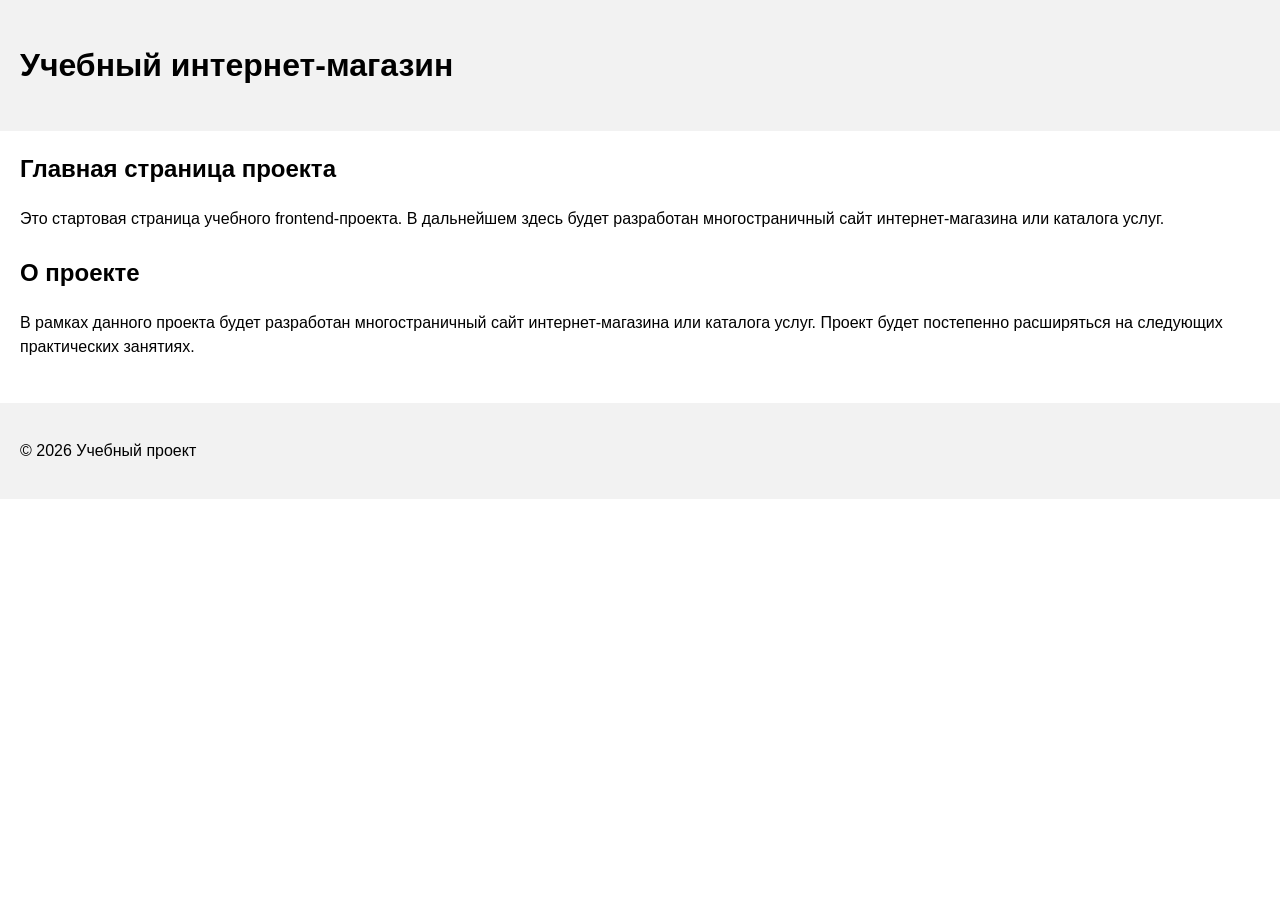
==== index.html @ 2c4c684a "feat: add project description section" ====
<!DOCTYPE html>
<html lang="ru">
<head>
  <meta charset="UTF-8">
  <meta name="viewport" content="width=device-width, initial-scale=1.0">
  <title>Каталог товаров</title>
  <link rel="stylesheet" href="css/style.css">
</head>
<body>
  <header>
    <h1>Учебный интернет-магазин</h1>
  </header>

  <main>
    <section>
      <h2>Главная страница проекта</h2>
      <p>
        Это стартовая страница учебного frontend-проекта.
        В дальнейшем здесь будет разработан многостраничный сайт
        интернет-магазина или каталога услуг.
      </p>
    </section>

    <section>
      <h2>О проекте</h2>
      <p>
        В рамках данного проекта будет разработан многостраничный сайт
        интернет-магазина или каталога услуг. Проект будет постепенно
        расширяться на следующих практических занятиях.
      </p>
    </section>
  </main>

  <footer>
    <p>&copy; 2026 Учебный проект</p>
  </footer>
</body>
</html>
---- css/style.css ----
body {
  margin: 0;
  font-family: Arial, sans-serif;
  line-height: 1.5;
}

header,
main,
footer {
  padding: 20px;
}

header {
  background-color: #f2f2f2;
}

footer {
  background-color: #f2f2f2;
}
section {
  margin-bottom: 24px;
}

section h2 {
  margin-top: 0;
}
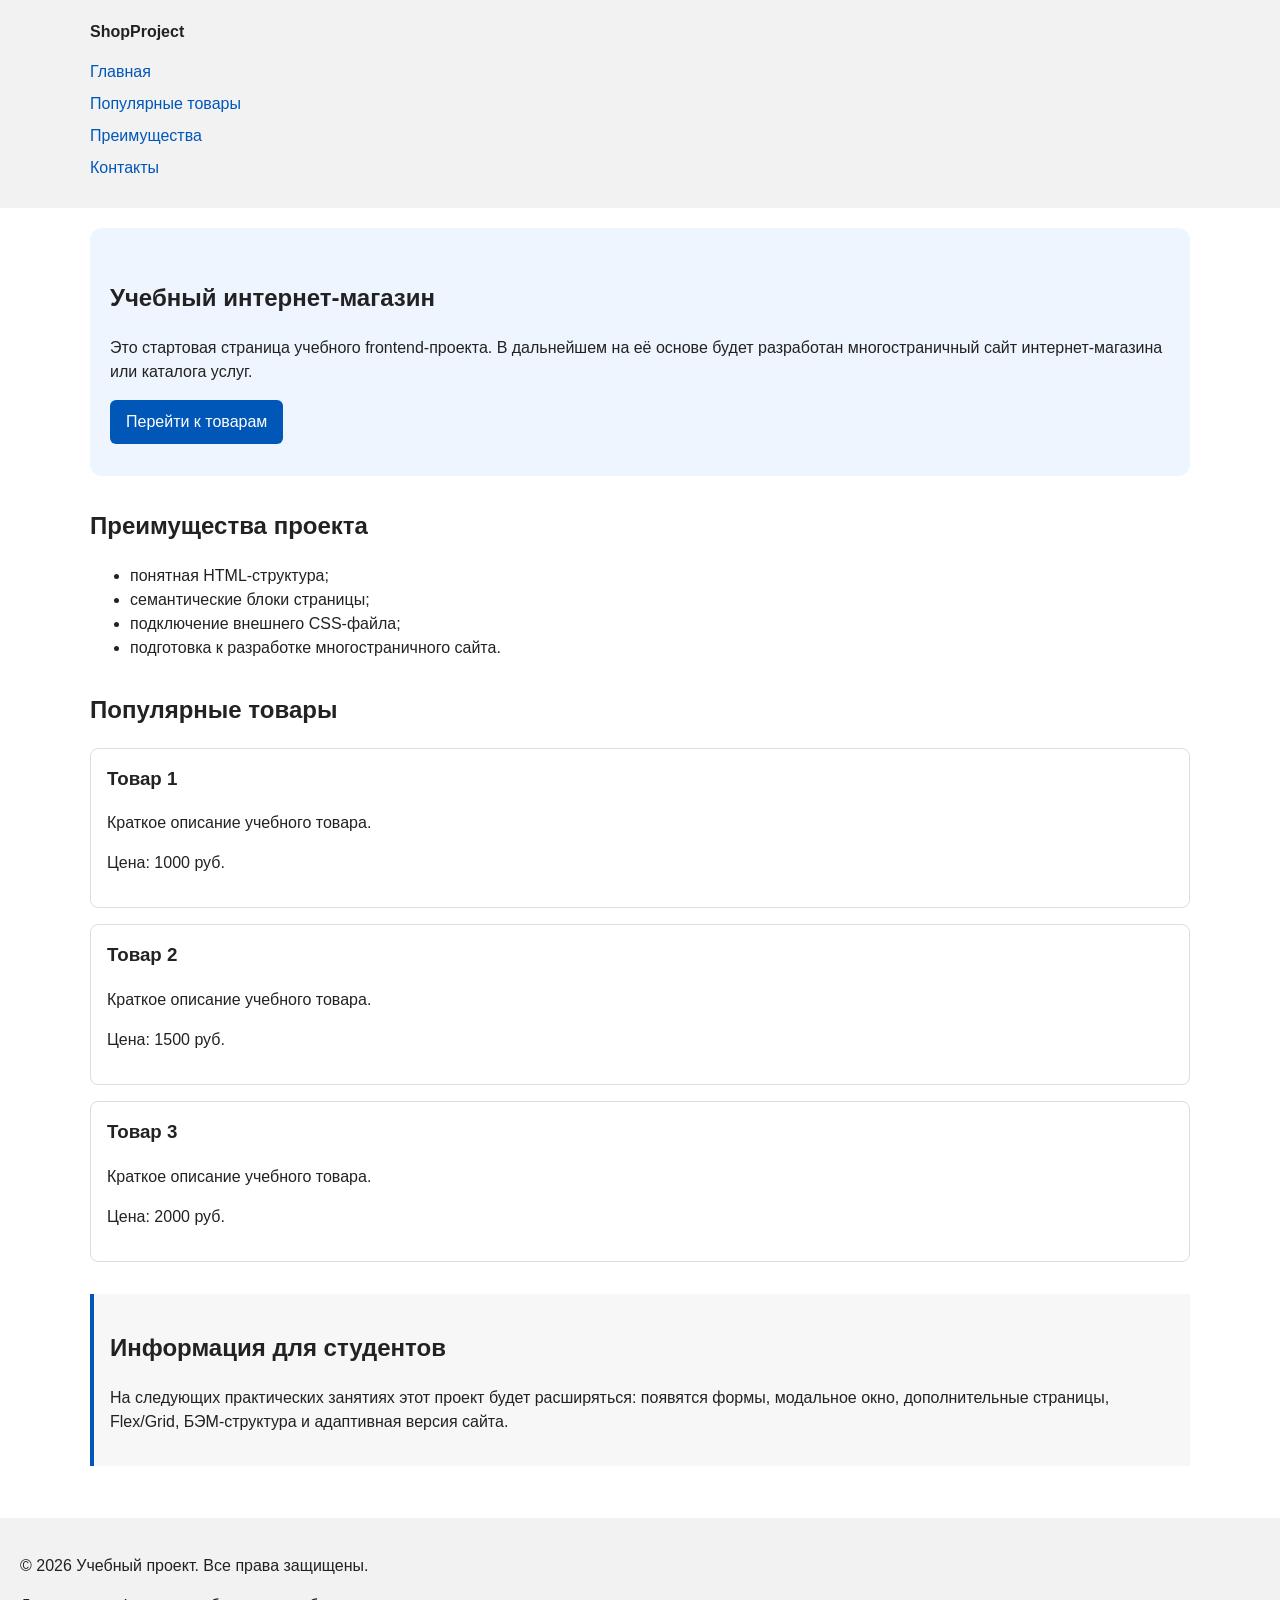
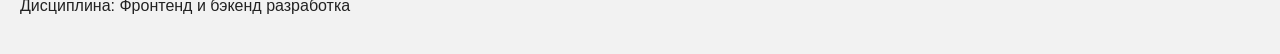
==== commit c2ab76c5: "feat: add semantic HTML structure and base CSS styles" ====
--- a/index.html
+++ b/index.html
@@ -3,36 +3,80 @@
 <head>
   <meta charset="UTF-8">
   <meta name="viewport" content="width=device-width, initial-scale=1.0">
-  <title>Каталог товаров</title>
+  <title>Учебный интернет-магазин</title>
   <link rel="stylesheet" href="css/style.css">
 </head>
 <body>
-  <header>
-    <h1>Учебный интернет-магазин</h1>
-  </header>
+<header>
+  <div class="site-header">
+    <a class="site-logo" href="index.html">ShopProject</a>
 
-  <main>
-    <section>
-      <h2>Главная страница проекта</h2>
-      <p>
-        Это стартовая страница учебного frontend-проекта.
-        В дальнейшем здесь будет разработан многостраничный сайт
-        интернет-магазина или каталога услуг.
-      </p>
-    </section>
+    <nav class="site-nav" aria-label="Основная навигация">
+      <ul class="site-nav__list">
+        <li><a href="index.html">Главная</a></li>
+        <li><a href="#popular">Популярные товары</a></li>
+        <li><a href="#advantages">Преимущества</a></li>
+        <li><a href="#contacts">Контакты</a></li>
+      </ul>
+    </nav>
+  </div>
+</header>
+<main>
+  <!-- Основное содержимое страницы -->
+  <section class="hero">
+  <h1>Учебный интернет-магазин</h1>
+  <p>
+    Это стартовая страница учебного frontend-проекта.
+    В дальнейшем на её основе будет разработан многостраничный сайт
+    интернет-магазина или каталога услуг.
+  </p>
+  <a class="button" href="#popular">Перейти к товарам</a>
+</section>
+  <section class="section" id="advantages">
+  <h2>Преимущества проекта</h2>
 
-    <section>
-      <h2>О проекте</h2>
-      <p>
-        В рамках данного проекта будет разработан многостраничный сайт
-        интернет-магазина или каталога услуг. Проект будет постепенно
-        расширяться на следующих практических занятиях.
-      </p>
-    </section>
-  </main>
+  <ul class="advantages-list">
+    <li>понятная HTML-структура;</li>
+    <li>семантические блоки страницы;</li>
+    <li>подключение внешнего CSS-файла;</li>
+    <li>подготовка к разработке многостраничного сайта.</li>
+  </ul>
+</section>
+<section class="section" id="popular">
+  <h2>Популярные товары</h2>
 
-  <footer>
-    <p>&copy; 2026 Учебный проект</p>
-  </footer>
+  <article class="product-card">
+    <h3>Товар 1</h3>
+    <p>Краткое описание учебного товара.</p>
+    <p>Цена: 1000 руб.</p>
+  </article>
+
+  <article class="product-card">
+    <h3>Товар 2</h3>
+    <p>Краткое описание учебного товара.</p>
+    <p>Цена: 1500 руб.</p>
+  </article>
+
+  <article class="product-card">
+    <h3>Товар 3</h3>
+    <p>Краткое описание учебного товара.</p>
+    <p>Цена: 2000 руб.</p>
+  </article>
+</section>
+<aside class="aside-info">
+  <h2>Информация для студентов</h2>
+  <p>
+    На следующих практических занятиях этот проект будет расширяться:
+    появятся формы, модальное окно, дополнительные страницы, Flex/Grid,
+    БЭМ-структура и адаптивная версия сайта.
+  </p>
+</aside>
+
+</main>
+<footer id="contacts">
+  <p>&copy; 2026 Учебный проект. Все права защищены.</p>
+  <p>Дисциплина: Фронтенд и бэкенд разработка</p>
+</footer>
+
 </body>
-</html>+</html>
--- a/css/style.css
+++ b/css/style.css
@@ -1,26 +1,167 @@
+/* 
+  Универсальное правило для всех элементов.
+  border-box делает расчёт размеров более понятным:
+  width включает content, padding и border.
+*/
+* {
+  box-sizing: border-box;
+}
+
+/*
+  Убираем стандартный внешний отступ браузера у body.
+  Без этого вокруг страницы может появиться белая рамка.
+*/
 body {
   margin: 0;
   font-family: Arial, sans-serif;
   line-height: 1.5;
+  color: #222222;
+  background-color: #ffffff;
 }
-
+/*
+  Задаём внутренние отступы для основных областей страницы.
+  Это делает содержимое визуально отделённым от краёв окна браузера.
+*/
 header,
 main,
 footer {
   padding: 20px;
 }
 
+/*
+  Оформляем шапку страницы.
+  Пока используется простой светло-серый фон.
+*/
 header {
   background-color: #f2f2f2;
 }
 
+/*
+  Оформляем подвал страницы тем же фоном,
+  чтобы визуально отделить его от основного содержимого.
+*/
 footer {
   background-color: #f2f2f2;
 }
-section {
-  margin-bottom: 24px;
+/*
+  Ограничиваем ширину содержимого шапки,
+  чтобы оно не растягивалось слишком сильно на широких экранах.
+*/
+.site-header {
+  max-width: 1100px;
+  margin: 0 auto;
 }
 
-section h2 {
+/*
+  Оформляем текстовый логотип.
+*/
+.site-logo {
+  font-weight: bold;
+  text-decoration: none;
+  color: #222222;
+}
+
+/*
+  Убираем стандартные отступы и маркеры списка навигации.
+*/
+.site-nav__list {
+  padding: 0;
+  margin: 16px 0 0;
+  list-style: none;
+}
+
+/*
+  Добавляем расстояние между пунктами меню.
+*/
+.site-nav__list li {
+  margin-bottom: 8px;
+}
+
+/*
+  Оформляем ссылки меню.
+*/
+.site-nav__list a {
+  color: #0057b8;
+  text-decoration: none;
+}
+
+/*
+  При наведении мыши подчёркиваем ссылку.
+  Подробно состояния интерфейса будут рассмотрены в практической работе 1.7.
+*/
+.site-nav__list a:hover {
+  text-decoration: underline;
+}
+/*
+  Hero-блок — первый крупный блок страницы.
+  Он визуально отделяется от остальных разделов фоном и отступами.
+*/
+.hero {
+  max-width: 1100px;
+  margin: 0 auto 32px;
+  padding: 32px 20px;
+  background-color: #eef5ff;
+  border-radius: 12px;
+}
+
+/*
+  Общий класс для разделов страницы.
+*/
+.section {
+  max-width: 1100px;
+  margin: 0 auto 32px;
+}
+
+/*
+  Убираем лишний верхний отступ у заголовков разделов.
+*/
+.section h2 {
   margin-top: 0;
 }
+/*
+  Карточка товара — самостоятельный блок.
+  На следующих занятиях карточки будут доработаны и выстроены в сетку.
+*/
+.product-card {
+  margin-bottom: 16px;
+  padding: 16px;
+  border: 1px solid #dddddd;
+  border-radius: 8px;
+  background-color: #ffffff;
+}
+
+/*
+  Убираем лишний верхний отступ у заголовка карточки.
+*/
+.product-card h3 {
+  margin-top: 0;
+}
+/*
+  Пока это обычная ссылка, но визуально она оформляется как кнопка.
+*/
+.button {
+  display: inline-block;
+  padding: 10px 16px;
+  color: #ffffff;
+  background-color: #0057b8;
+  text-decoration: none;
+  border-radius: 6px;
+}
+
+/*
+  Простое состояние наведения для кнопки.
+*/
+.button:hover {
+  background-color: #003f86;
+}
+
+/*
+  Дополнительный информационный блок.
+*/
+.aside-info {
+  max-width: 1100px;
+  margin: 0 auto 32px;
+  padding: 16px;
+  border-left: 4px solid #0057b8;
+  background-color: #f7f7f7;
+}
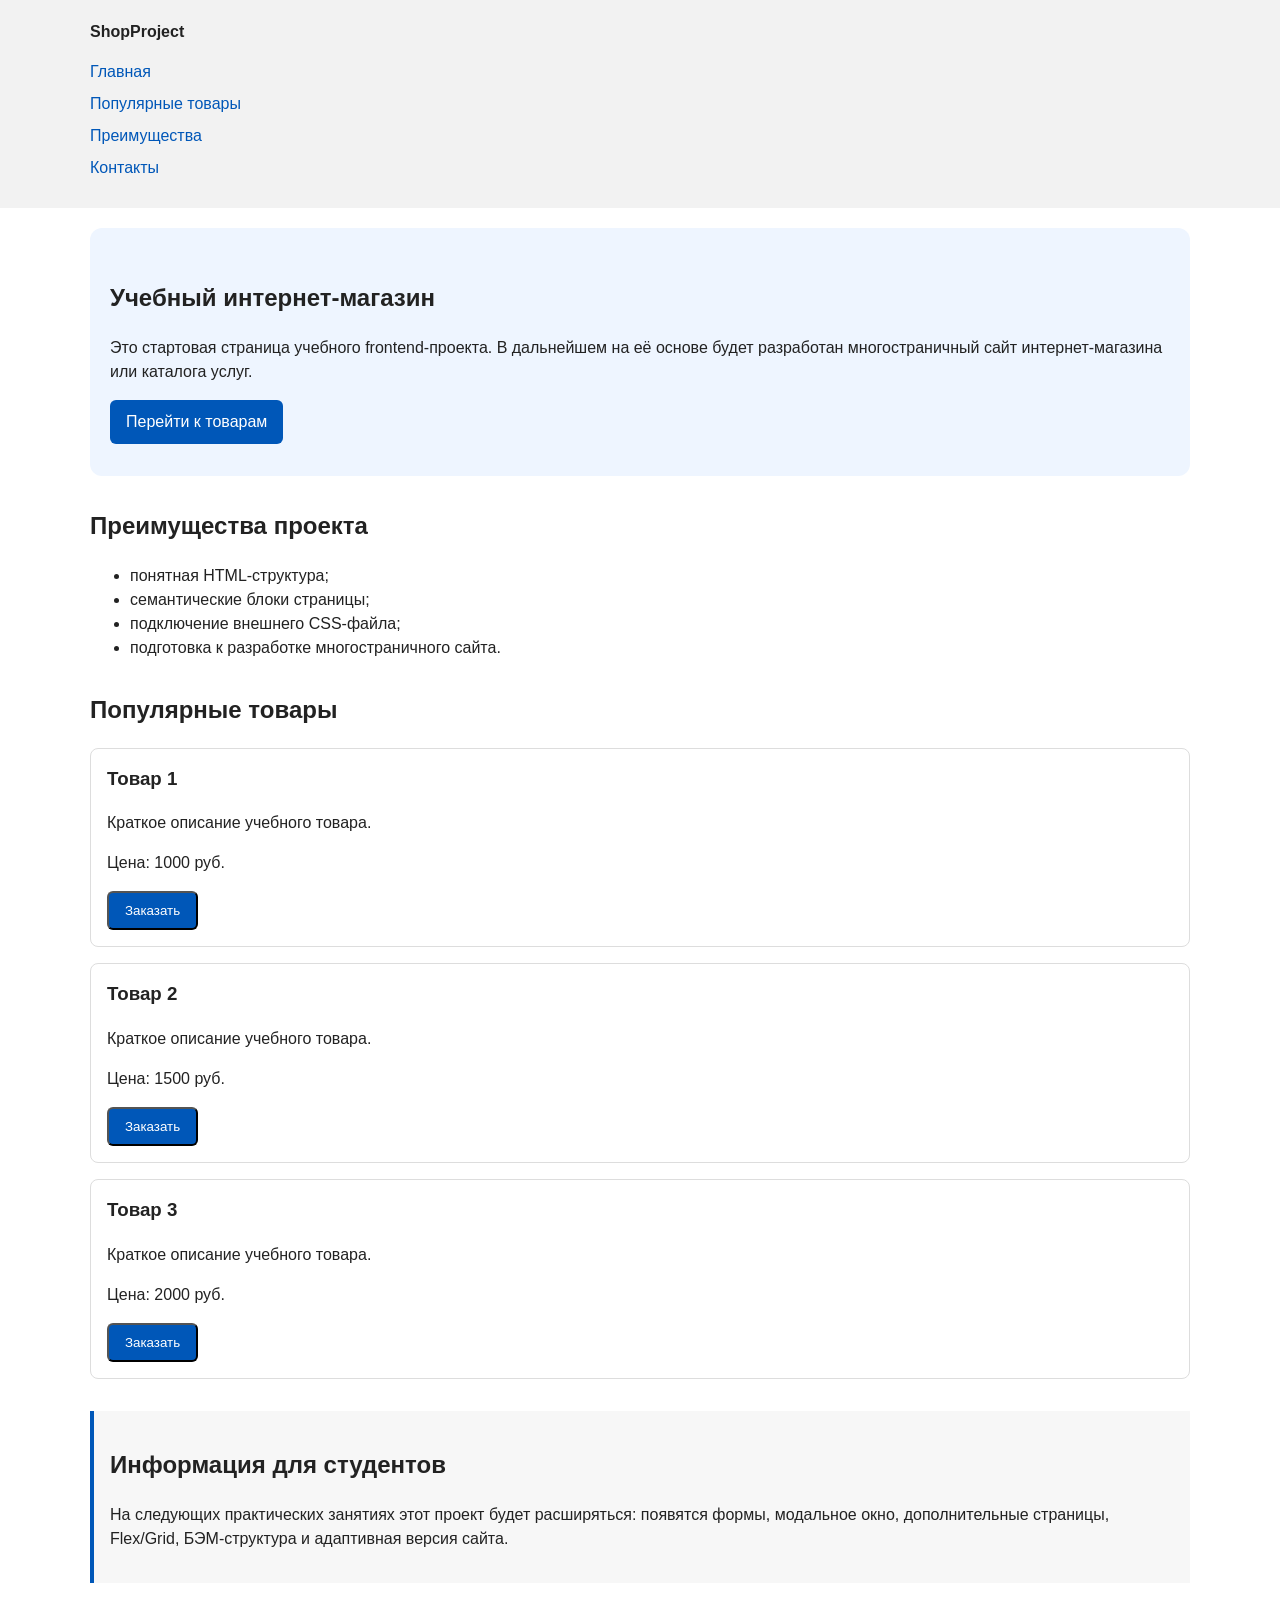
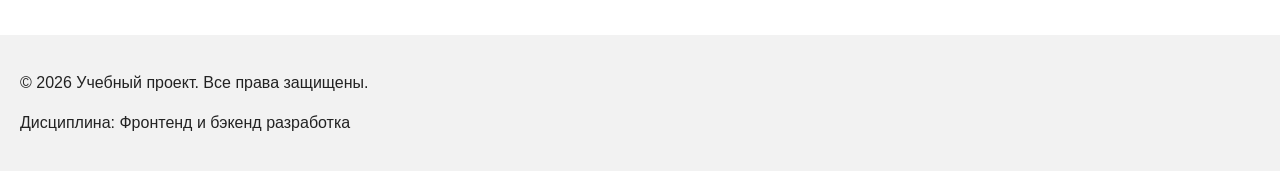
==== commit 1907a3b7: "feat: add order form modal and validation" ====
--- a/index.html
+++ b/index.html
@@ -1,82 +1,159 @@
 <!DOCTYPE html>
 <html lang="ru">
+
 <head>
-  <meta charset="UTF-8">
-  <meta name="viewport" content="width=device-width, initial-scale=1.0">
-  <title>Учебный интернет-магазин</title>
-  <link rel="stylesheet" href="css/style.css">
+    <meta charset="UTF-8">
+    <meta name="viewport" content="width=device-width, initial-scale=1.0">
+    <title>Учебный интернет-магазин</title>
+    <link rel="stylesheet" href="css/style.css">
+    <script src="js/main.js" defer></script>
+
 </head>
+
 <body>
-<header>
-  <div class="site-header">
-    <a class="site-logo" href="index.html">ShopProject</a>
+    <header>
+        <div class="site-header">
+            <a class="site-logo" href="index.html">ShopProject</a>
 
-    <nav class="site-nav" aria-label="Основная навигация">
-      <ul class="site-nav__list">
-        <li><a href="index.html">Главная</a></li>
-        <li><a href="#popular">Популярные товары</a></li>
-        <li><a href="#advantages">Преимущества</a></li>
-        <li><a href="#contacts">Контакты</a></li>
-      </ul>
-    </nav>
-  </div>
-</header>
-<main>
-  <!-- Основное содержимое страницы -->
-  <section class="hero">
-  <h1>Учебный интернет-магазин</h1>
-  <p>
-    Это стартовая страница учебного frontend-проекта.
-    В дальнейшем на её основе будет разработан многостраничный сайт
-    интернет-магазина или каталога услуг.
-  </p>
-  <a class="button" href="#popular">Перейти к товарам</a>
-</section>
-  <section class="section" id="advantages">
-  <h2>Преимущества проекта</h2>
+            <nav class="site-nav" aria-label="Основная навигация">
+                <ul class="site-nav__list">
+                    <li><a href="index.html">Главная</a></li>
+                    <li><a href="#popular">Популярные товары</a></li>
+                    <li><a href="#advantages">Преимущества</a></li>
+                    <li><a href="#contacts">Контакты</a></li>
+                </ul>
+            </nav>
+        </div>
+    </header>
+    <main>
+        <!-- Основное содержимое страницы -->
+        <section class="hero">
+            <h1>Учебный интернет-магазин</h1>
+            <p>
+                Это стартовая страница учебного frontend-проекта. В дальнейшем на её основе будет разработан многостраничный сайт интернет-магазина или каталога услуг.
+            </p>
+            <a class="button" href="#popular">Перейти к товарам</a>
+        </section>
+        <section class="section" id="advantages">
+            <h2>Преимущества проекта</h2>
 
-  <ul class="advantages-list">
-    <li>понятная HTML-структура;</li>
-    <li>семантические блоки страницы;</li>
-    <li>подключение внешнего CSS-файла;</li>
-    <li>подготовка к разработке многостраничного сайта.</li>
-  </ul>
-</section>
-<section class="section" id="popular">
-  <h2>Популярные товары</h2>
+            <ul class="advantages-list">
+                <li>понятная HTML-структура;</li>
+                <li>семантические блоки страницы;</li>
+                <li>подключение внешнего CSS-файла;</li>
+                <li>подготовка к разработке многостраничного сайта.</li>
+            </ul>
+        </section>
+        <section class="section" id="popular">
+            <h2>Популярные товары</h2>
 
-  <article class="product-card">
-    <h3>Товар 1</h3>
-    <p>Краткое описание учебного товара.</p>
-    <p>Цена: 1000 руб.</p>
-  </article>
+            <article class="product-card">
+                <h3>Товар 1</h3>
+                <p>Краткое описание учебного товара.</p>
+                <p>Цена: 1000 руб.</p>
+                <button class="button product-card__button" type="button" data-product="Товар 1">
+  Заказать
+</button>
 
-  <article class="product-card">
-    <h3>Товар 2</h3>
-    <p>Краткое описание учебного товара.</p>
-    <p>Цена: 1500 руб.</p>
-  </article>
+            </article>
 
-  <article class="product-card">
-    <h3>Товар 3</h3>
-    <p>Краткое описание учебного товара.</p>
-    <p>Цена: 2000 руб.</p>
-  </article>
-</section>
-<aside class="aside-info">
-  <h2>Информация для студентов</h2>
-  <p>
-    На следующих практических занятиях этот проект будет расширяться:
-    появятся формы, модальное окно, дополнительные страницы, Flex/Grid,
-    БЭМ-структура и адаптивная версия сайта.
-  </p>
-</aside>
+            <article class="product-card">
+                <h3>Товар 2</h3>
+                <p>Краткое описание учебного товара.</p>
+                <p>Цена: 1500 руб.</p>
+                <button class="button product-card__button" type="button" data-product="Товар 2">
+  Заказать
+</button>
 
-</main>
-<footer id="contacts">
-  <p>&copy; 2026 Учебный проект. Все права защищены.</p>
-  <p>Дисциплина: Фронтенд и бэкенд разработка</p>
-</footer>
+            </article>
+
+            <article class="product-card">
+                <h3>Товар 3</h3>
+                <p>Краткое описание учебного товара.</p>
+                <p>Цена: 2000 руб.</p>
+                <button class="button product-card__button" type="button" data-product="Товар 3">
+  Заказать
+</button>
+
+            </article>
+        </section>
+        <aside class="aside-info">
+            <h2>Информация для студентов</h2>
+            <p>
+                На следующих практических занятиях этот проект будет расширяться: появятся формы, модальное окно, дополнительные страницы, Flex/Grid, БЭМ-структура и адаптивная версия сайта.
+            </p>
+        </aside>
+
+    </main>
+    <footer id="contacts">
+        <p>&copy; 2026 Учебный проект. Все права защищены.</p>
+        <p>Дисциплина: Фронтенд и бэкенд разработка</p>
+    </footer>
+    <dialog class="order-dialog" id="order-dialog" aria-labelledby="order-dialog-title">
+        <h2 id="order-dialog-title">Оформление заявки</h2>
+
+        <form class="order-form" id="order-form" action="#" method="post" novalidate>
+            <input id="selected-product" name="selected-product" type="hidden">
+
+            <div class="form-field">
+                <label for="order-name">Имя</label>
+                <input id="order-name" name="name" type="text" placeholder="Введите ваше имя" minlength="2" autocomplete="given-name" required>
+            </div>
+
+            <div class="form-field">
+                <label for="order-email">E-mail</label>
+                <input id="order-email" name="email" type="email" placeholder="example@mail.ru" autocomplete="email" required>
+            </div>
+
+            <div class="form-field">
+                <label for="order-phone">Телефон</label>
+                <input id="order-phone" name="phone" type="tel" inputmode="tel" placeholder="+7 (900) 000-00-00" pattern="^\+7 \(\d{3}\) \d{3}-\d{2}-\d{2}$" required>
+                <small>Формат: +7 (900) 000-00-00</small>
+            </div>
+
+            <div class="form-field">
+                <label for="order-date">Дата связи</label>
+                <input id="order-date" name="date" type="date">
+            </div>
+
+            <div class="form-field">
+                <label for="order-topic">Тема заявки</label>
+                <select id="order-topic" name="topic" required>
+        <option value="">Выберите тему</option>
+        <option value="product">Заказ товара</option>
+        <option value="consultation">Консультация</option>
+        <option value="delivery">Доставка</option>
+      </select>
+            </div>
+
+            <div class="form-field">
+                <label for="order-comment">Комментарий</label>
+                <textarea id="order-comment" name="comment" rows="4" placeholder="Укажите дополнительную информацию"></textarea>
+            </div>
+
+            <div class="form-field form-field--checkbox">
+                <label>
+        <input
+          id="order-agreement"
+          name="agreement"
+          type="checkbox"
+          required
+        >
+        Я согласен на обработку данных
+      </label>
+            </div>
+
+            <div class="form-actions">
+                <button type="button" id="close-order-dialog">Закрыть</button>
+                <button type="submit">Отправить заявку</button>
+            </div>
+        </form>
+    </dialog>
+
+    <p class="success-message" id="success-message" hidden>
+        Форма успешно отправлена!
+    </p>
 
 </body>
-</html>
+
+</html>
--- a/css/style.css
+++ b/css/style.css
@@ -3,165 +3,331 @@
   border-box делает расчёт размеров более понятным:
   width включает content, padding и border.
 */
+
 * {
-  box-sizing: border-box;
-}
+    box-sizing: border-box;
+}
+
 
 /*
   Убираем стандартный внешний отступ браузера у body.
   Без этого вокруг страницы может появиться белая рамка.
 */
+
 body {
-  margin: 0;
-  font-family: Arial, sans-serif;
-  line-height: 1.5;
-  color: #222222;
-  background-color: #ffffff;
-}
+    margin: 0;
+    font-family: Arial, sans-serif;
+    line-height: 1.5;
+    color: #222222;
+    background-color: #ffffff;
+}
+
+
 /*
   Задаём внутренние отступы для основных областей страницы.
   Это делает содержимое визуально отделённым от краёв окна браузера.
 */
+
 header,
 main,
 footer {
-  padding: 20px;
-}
+    padding: 20px;
+}
+
 
 /*
   Оформляем шапку страницы.
   Пока используется простой светло-серый фон.
 */
+
 header {
-  background-color: #f2f2f2;
-}
+    background-color: #f2f2f2;
+}
+
 
 /*
   Оформляем подвал страницы тем же фоном,
   чтобы визуально отделить его от основного содержимого.
 */
+
 footer {
-  background-color: #f2f2f2;
-}
+    background-color: #f2f2f2;
+}
+
+
 /*
   Ограничиваем ширину содержимого шапки,
   чтобы оно не растягивалось слишком сильно на широких экранах.
 */
+
 .site-header {
-  max-width: 1100px;
-  margin: 0 auto;
-}
+    max-width: 1100px;
+    margin: 0 auto;
+}
+
 
 /*
   Оформляем текстовый логотип.
 */
+
 .site-logo {
-  font-weight: bold;
-  text-decoration: none;
-  color: #222222;
-}
+    font-weight: bold;
+    text-decoration: none;
+    color: #222222;
+}
+
 
 /*
   Убираем стандартные отступы и маркеры списка навигации.
 */
+
 .site-nav__list {
-  padding: 0;
-  margin: 16px 0 0;
-  list-style: none;
-}
+    padding: 0;
+    margin: 16px 0 0;
+    list-style: none;
+}
+
 
 /*
   Добавляем расстояние между пунктами меню.
 */
+
 .site-nav__list li {
-  margin-bottom: 8px;
-}
+    margin-bottom: 8px;
+}
+
 
 /*
   Оформляем ссылки меню.
 */
+
 .site-nav__list a {
-  color: #0057b8;
-  text-decoration: none;
-}
+    color: #0057b8;
+    text-decoration: none;
+}
+
 
 /*
   При наведении мыши подчёркиваем ссылку.
   Подробно состояния интерфейса будут рассмотрены в практической работе 1.7.
 */
+
 .site-nav__list a:hover {
-  text-decoration: underline;
-}
+    text-decoration: underline;
+}
+
+
 /*
   Hero-блок — первый крупный блок страницы.
   Он визуально отделяется от остальных разделов фоном и отступами.
 */
+
 .hero {
-  max-width: 1100px;
-  margin: 0 auto 32px;
-  padding: 32px 20px;
-  background-color: #eef5ff;
-  border-radius: 12px;
-}
+    max-width: 1100px;
+    margin: 0 auto 32px;
+    padding: 32px 20px;
+    background-color: #eef5ff;
+    border-radius: 12px;
+}
+
 
 /*
   Общий класс для разделов страницы.
 */
+
 .section {
-  max-width: 1100px;
-  margin: 0 auto 32px;
-}
+    max-width: 1100px;
+    margin: 0 auto 32px;
+}
+
 
 /*
   Убираем лишний верхний отступ у заголовков разделов.
 */
+
 .section h2 {
-  margin-top: 0;
-}
+    margin-top: 0;
+}
+
+
 /*
   Карточка товара — самостоятельный блок.
   На следующих занятиях карточки будут доработаны и выстроены в сетку.
 */
+
 .product-card {
-  margin-bottom: 16px;
-  padding: 16px;
-  border: 1px solid #dddddd;
-  border-radius: 8px;
-  background-color: #ffffff;
-}
+    margin-bottom: 16px;
+    padding: 16px;
+    border: 1px solid #dddddd;
+    border-radius: 8px;
+    background-color: #ffffff;
+}
+
 
 /*
   Убираем лишний верхний отступ у заголовка карточки.
 */
+
 .product-card h3 {
-  margin-top: 0;
-}
+    margin-top: 0;
+}
+
+
 /*
   Пока это обычная ссылка, но визуально она оформляется как кнопка.
 */
+
 .button {
-  display: inline-block;
-  padding: 10px 16px;
-  color: #ffffff;
-  background-color: #0057b8;
-  text-decoration: none;
-  border-radius: 6px;
-}
+    display: inline-block;
+    padding: 10px 16px;
+    color: #ffffff;
+    background-color: #0057b8;
+    text-decoration: none;
+    border-radius: 6px;
+}
+
 
 /*
   Простое состояние наведения для кнопки.
 */
+
 .button:hover {
-  background-color: #003f86;
-}
+    background-color: #003f86;
+}
+
 
 /*
   Дополнительный информационный блок.
 */
+
 .aside-info {
-  max-width: 1100px;
-  margin: 0 auto 32px;
-  padding: 16px;
-  border-left: 4px solid #0057b8;
-  background-color: #f7f7f7;
-}
+    max-width: 1100px;
+    margin: 0 auto 32px;
+    padding: 16px;
+    border-left: 4px solid #0057b8;
+    background-color: #f7f7f7;
+}
+
+
+/*
+  Модальное окно.
+  Элемент dialog сам умеет открываться поверх страницы.
+*/
+
+.order-dialog {
+    width: min(100% - 32px, 560px);
+    padding: 24px;
+    border: none;
+    border-radius: 12px;
+}
+
+
+/*
+  Затемнение фона за модальным окном.
+*/
+
+.order-dialog::backdrop {
+    background-color: rgba(0, 0, 0, 0.5);
+}
+
+
+/*
+  Поле формы.
+  Каждый блок получает нижний отступ.
+*/
+
+.form-field {
+    margin-bottom: 16px;
+}
+
+
+/*
+  Подпись поля.
+*/
+
+.form-field label {
+    display: block;
+    margin-bottom: 6px;
+}
+
+
+/*
+  Основные поля формы.
+*/
+
+.form-field input,
+.form-field select,
+.form-field textarea {
+    width: 100%;
+    padding: 10px 12px;
+    border: 1px solid #cccccc;
+    border-radius: 6px;
+    font: inherit;
+}
+
+
+/*
+  Checkbox не должен занимать всю ширину.
+*/
+
+.form-field input[type="checkbox"] {
+    width: auto;
+}
+
+
+/*
+  Подсказка под полем телефона.
+*/
+
+.form-field small {
+    display: block;
+    margin-top: 4px;
+    color: #666666;
+}
+
+
+/*
+  Видимый фокус для клавиатурной навигации.
+*/
+
+.form-field input:focus-visible,
+.form-field select:focus-visible,
+.form-field textarea:focus-visible,
+.form-actions button:focus-visible {
+    outline: 2px solid #0057b8;
+    outline-offset: 2px;
+}
+
+
+/*
+  Подсветка ошибочных полей.
+  Атрибут aria-invalid будет добавляться через JavaScript.
+*/
+
+[aria-invalid="true"] {
+    border-color: #b00020;
+}
+
+
+/*
+  Кнопки формы.
+*/
+
+.form-actions {
+    display: flex;
+    gap: 12px;
+    margin-top: 20px;
+}
+
+
+/*
+  Сообщение об успешной отправке.
+*/
+
+.success-message {
+    max-width: 1100px;
+    margin: 24px auto;
+    padding: 16px;
+    border-left: 4px solid #168a2f;
+    background-color: #eefaf0;
+}
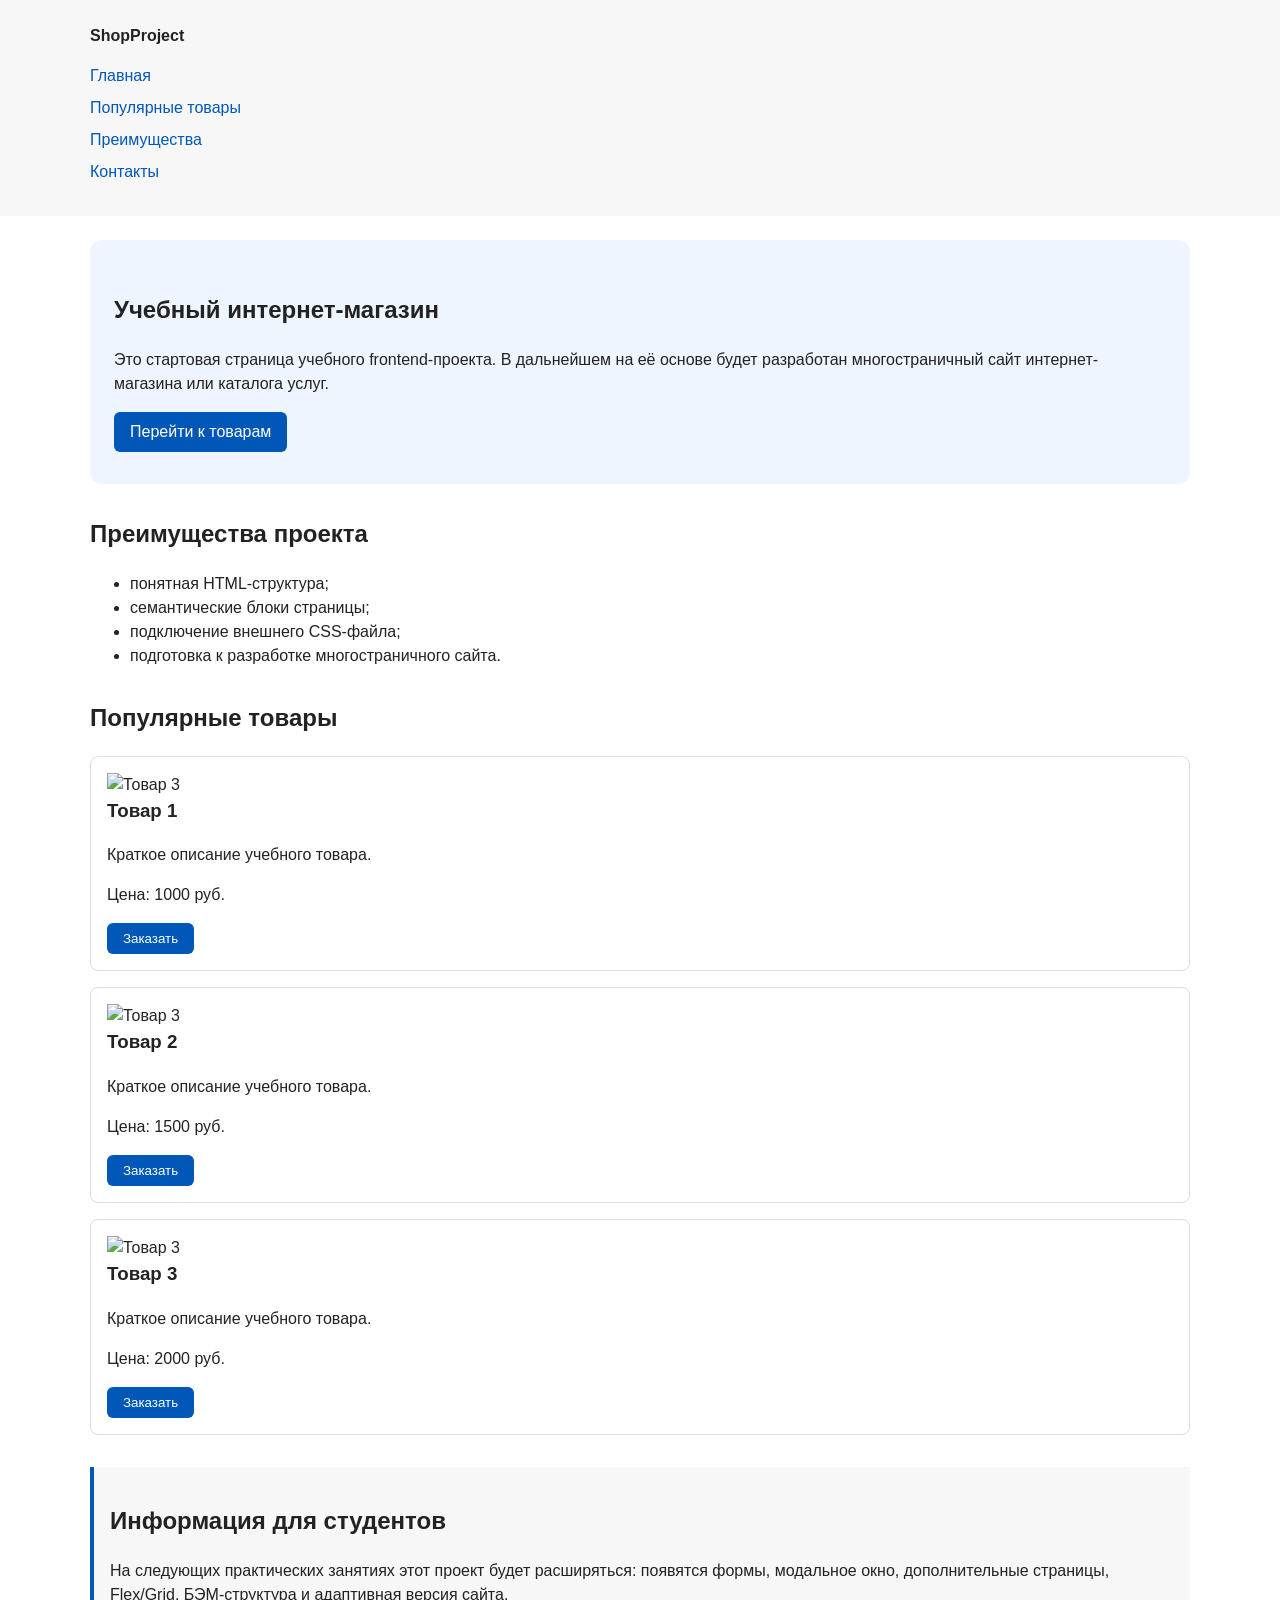
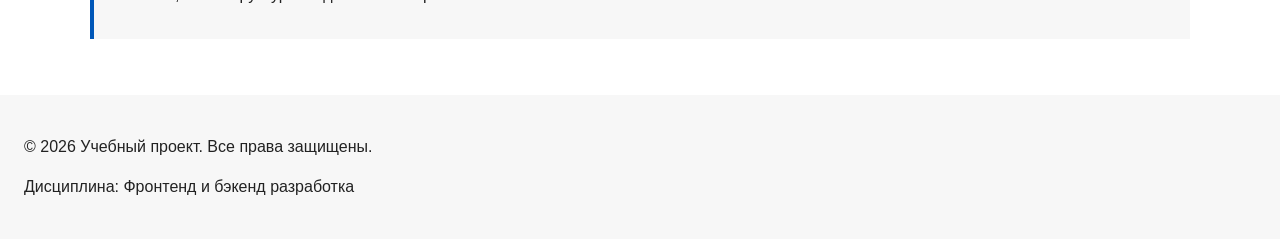
==== commit af97967c: "refactor: organize CSS variables and states" ====
--- a/index.html
+++ b/index.html
@@ -48,6 +48,12 @@
             <h2>Популярные товары</h2>
 
             <article class="product-card">
+                <img
+            class="product-card__image"
+            src="https://avatars.mds.yandex.net/get-mpic/5219097/2a00000193244d4eca4d791ef56bd470d806/orig"
+            alt="Товар 3"
+            loading="lazy"
+        >
                 <h3>Товар 1</h3>
                 <p>Краткое описание учебного товара.</p>
                 <p>Цена: 1000 руб.</p>
@@ -58,6 +64,12 @@
             </article>
 
             <article class="product-card">
+                <img
+            class="product-card__image"
+            src="https://avatars.mds.yandex.net/get-mpic/20190585/2a0000019d0662c72ad1b10042f462762831/orig"
+            alt="Товар 3"
+            loading="lazy"
+        >
                 <h3>Товар 2</h3>
                 <p>Краткое описание учебного товара.</p>
                 <p>Цена: 1500 руб.</p>
@@ -68,6 +80,12 @@
             </article>
 
             <article class="product-card">
+                <img
+            class="product-card__image"
+            src="https://avatars.mds.yandex.net/get-mpic/20900195/picca9789346fedebad88d02abcefd549b8/orig"
+            alt="Товар 3"
+            loading="lazy"
+        >
                 <h3>Товар 3</h3>
                 <p>Краткое описание учебного товара.</p>
                 <p>Цена: 2000 руб.</p>
--- a/css/style.css
+++ b/css/style.css
@@ -8,19 +8,17 @@
     box-sizing: border-box;
 }
 
-
+.product-card__image {
+    width: 200px;        /* ширина */
+    height: 200px;       /* высота */
+    object-fit: cover;   /* чтобы не искажалось */
+}
 /*
   Убираем стандартный внешний отступ браузера у body.
   Без этого вокруг страницы может появиться белая рамка.
 */
 
-body {
-    margin: 0;
-    font-family: Arial, sans-serif;
-    line-height: 1.5;
-    color: #222222;
-    background-color: #ffffff;
-}
+
 
 
 /*
@@ -31,8 +29,9 @@
 header,
 main,
 footer {
-    padding: 20px;
-}
+  padding: var(--space-lg);
+}
+
 
 
 /*
@@ -41,7 +40,7 @@
 */
 
 header {
-    background-color: #f2f2f2;
+    background-color: var(--color-surface);
 }
 
 
@@ -51,7 +50,7 @@
 */
 
 footer {
-    background-color: #f2f2f2;
+    background-color: var(--color-surface);
 }
 
 
@@ -156,11 +155,12 @@
 */
 
 .product-card {
-    margin-bottom: 16px;
-    padding: 16px;
-    border: 1px solid #dddddd;
-    border-radius: 8px;
-    background-color: #ffffff;
+    margin-bottom: var(--space-md);
+  padding: var(--space-md);
+  border: 1px solid var(--color-border);
+  border-radius: var(--radius-md);
+  background-color: var(--color-bg);
+
 }
 
 
@@ -168,9 +168,14 @@
   Убираем лишний верхний отступ у заголовка карточки.
 */
 
+.product-card:hover {
+  border-color: var(--color-primary);
+}
+
 .product-card h3 {
-    margin-top: 0;
-}
+  margin-top: 0;
+}
+
 
 
 /*
@@ -178,13 +183,30 @@
 */
 
 .button {
-    display: inline-block;
-    padding: 10px 16px;
-    color: #ffffff;
-    background-color: #0057b8;
-    text-decoration: none;
-    border-radius: 6px;
-}
+  display: inline-block;
+  padding: var(--space-sm) var(--space-md);
+  color: var(--color-white);
+  background-color: var(--color-primary);
+  text-decoration: none;
+  border: none;
+  border-radius: var(--radius-sm);
+  cursor: pointer;
+}
+
+.button:hover {
+  background-color: var(--color-primary-dark);
+}
+
+.button:focus-visible {
+  outline: 2px solid var(--color-primary);
+  outline-offset: 3px;
+}
+
+.button:disabled {
+  opacity: 0.6;
+  cursor: not-allowed;
+}
+
 
 
 /*
@@ -201,11 +223,12 @@
 */
 
 .aside-info {
-    max-width: 1100px;
-    margin: 0 auto 32px;
-    padding: 16px;
-    border-left: 4px solid #0057b8;
-    background-color: #f7f7f7;
+    max-width: var(--container-width);
+  margin: 0 auto var(--space-xl);
+  padding: var(--space-md);
+  border-left: 4px solid var(--color-primary);
+  background-color: var(--color-surface);
+
 }
 
 
@@ -325,9 +348,157 @@
 */
 
 .success-message {
-    max-width: 1100px;
-    margin: 24px auto;
-    padding: 16px;
-    border-left: 4px solid #168a2f;
-    background-color: #eefaf0;
-}+    max-width: var(--container-width);
+  margin: var(--space-lg) auto;
+  padding: var(--space-md);
+  border-left: 4px solid var(--color-success);
+  background-color: var(--color-success-bg);
+
+}
+
+
+/* ===============================
+   1. Переменные проекта
+   =============================== */
+:root {
+  /* Основные цвета проекта */
+  --color-bg: #ffffff;
+  --color-text: #222222;
+  --color-muted: #666666;
+  --color-primary: #0057b8;
+  --color-primary-dark: #003f86;
+  --color-border: #dddddd;
+  --color-surface: #f7f7f7;
+  --color-surface-accent: #eef5ff;
+  --color-danger: #b00020;
+  --color-success: #168a2f;
+  --color-success-bg: #eefaf0;
+  --color-white: #ffffff;
+
+  /* Отступы */
+  --space-xs: 4px;
+  --space-sm: 8px;
+  --space-md: 16px;
+  --space-lg: 24px;
+  --space-xl: 32px;
+
+  /* Скругления */
+  --radius-sm: 6px;
+  --radius-md: 8px;
+  --radius-lg: 12px;
+
+  /* Размеры */
+  --container-width: 1100px;
+}
+
+/* ===============================
+   2. Базовые стили
+   =============================== */
+* {
+  box-sizing: border-box;
+}
+
+body {
+  margin: 0;
+  font-family: Arial, sans-serif;
+  line-height: 1.5;
+  color: var(--color-text);
+  background-color: var(--color-bg);
+}
+
+
+/* ===============================
+   3. Общие элементы интерфейса
+   =============================== */
+a {
+  color: var(--color-primary);
+}
+
+a:hover {
+  color: var(--color-primary-dark);
+}
+
+a:focus-visible {
+  outline: 2px solid var(--color-primary);
+  outline-offset: 3px;
+}
+
+/* ===============================
+   4. Компоненты страницы
+   =============================== */
+.hero {
+  max-width: var(--container-width);
+  margin: 0 auto var(--space-xl);
+  padding: var(--space-xl) var(--space-lg);
+  background-color: var(--color-surface-accent);
+  border-radius: var(--radius-lg);
+}
+
+.section {
+  max-width: var(--container-width);
+  margin: 0 auto var(--space-xl);
+}
+
+.section h2 {
+  margin-top: 0;
+}
+
+/* ===============================
+   5. Форма и модальное окно
+   =============================== */
+.order-dialog {
+  width: min(100% - 32px, 560px);
+  padding: var(--space-lg);
+  border: none;
+  border-radius: var(--radius-lg);
+}
+
+.order-dialog::backdrop {
+  background-color: rgba(0, 0, 0, 0.5);
+}
+
+.form-field {
+  margin-bottom: var(--space-md);
+}
+
+.form-field label {
+  display: block;
+  margin-bottom: var(--space-xs);
+}
+
+.form-field input,
+.form-field select,
+.form-field textarea {
+  width: 100%;
+  padding: 10px 12px;
+  border: 1px solid var(--color-border);
+  border-radius: var(--radius-sm);
+  font: inherit;
+}
+
+.form-field input[type="checkbox"] {
+  width: auto;
+}
+
+.form-field small {
+  display: block;
+  margin-top: var(--space-xs);
+  color: var(--color-muted);
+}
+.form-field input:hover,
+.form-field select:hover,
+.form-field textarea:hover {
+  border-color: var(--color-primary);
+}
+
+.form-field input:focus-visible,
+.form-field select:focus-visible,
+.form-field textarea:focus-visible,
+.form-actions button:focus-visible {
+  outline: 2px solid var(--color-primary);
+  outline-offset: 3px;
+}
+
+[aria-invalid="true"] {
+  border-color: var(--color-danger);
+}
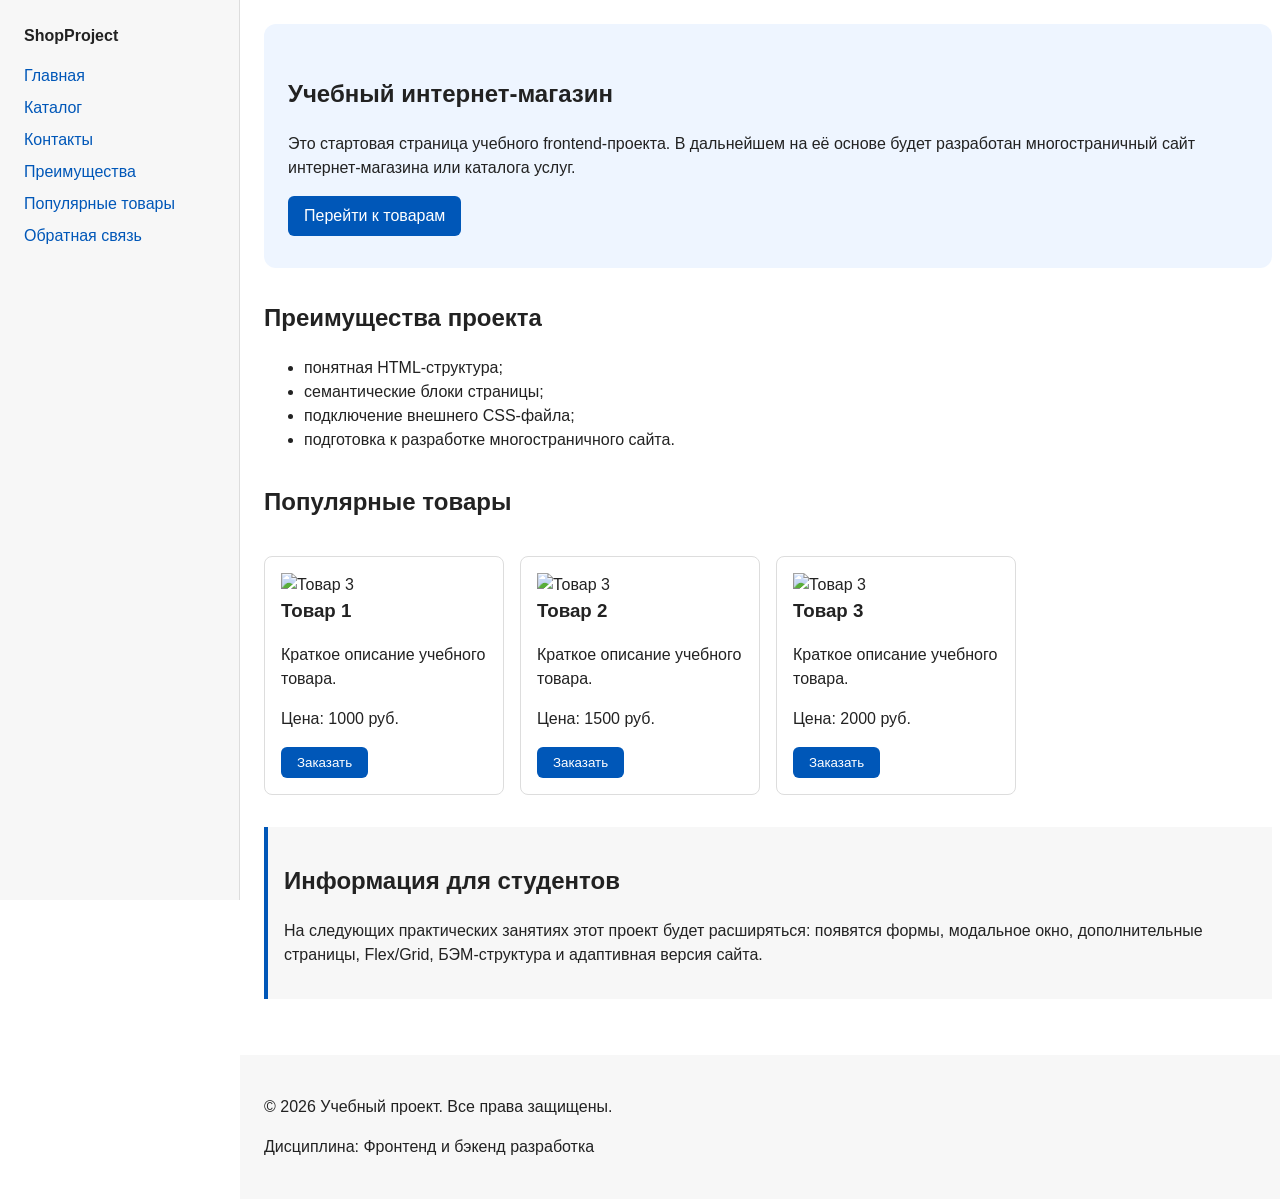
==== commit 3360ecd8: "feat: add multi-page structure navigation and anchors" ====
--- a/index.html
+++ b/index.html
@@ -7,6 +7,10 @@
     <title>Учебный интернет-магазин</title>
     <link rel="stylesheet" href="css/style.css">
     <script src="js/main.js" defer></script>
+<meta property="og:type" content="website">
+<meta property="og:title" content="Учебный интернет-магазин">
+<meta property="og:description" content="Учебный frontend-проект интернет-магазина.">
+<meta property="og:image" content="https://username.github.io/kr1-html-css-shop/images/preview.jpg">
 
 </head>
 
@@ -16,13 +20,16 @@
             <a class="site-logo" href="index.html">ShopProject</a>
 
             <nav class="site-nav" aria-label="Основная навигация">
-                <ul class="site-nav__list">
-                    <li><a href="index.html">Главная</a></li>
-                    <li><a href="#popular">Популярные товары</a></li>
-                    <li><a href="#advantages">Преимущества</a></li>
-                    <li><a href="#contacts">Контакты</a></li>
-                </ul>
-            </nav>
+  <ul class="site-nav__list">
+    <li><a href="index.html">Главная</a></li>
+    <li><a href="catalog.html">Каталог</a></li>
+    <li><a href="contacts.html">Контакты</a></li>
+    <li><a href="index.html#advantages">Преимущества</a></li>
+    <li><a href="index.html#popular">Популярные товары</a></li>
+    <li><a href="index.html#contacts">Обратная связь</a></li>
+  </ul>
+</nav>
+
         </div>
     </header>
     <main>
--- a/css/style.css
+++ b/css/style.css
@@ -502,3 +502,90 @@
 [aria-invalid="true"] {
   border-color: var(--color-danger);
 }
+/* ===============================
+   6. Боковое меню, которое едет за экраном
+   =============================== */
+body {
+  display: grid;
+  grid-template-columns: 240px 1fr;
+  align-items: start;
+}
+
+header {
+  grid-column: 1;
+  grid-row: 1 / span 2;   /* занимает высоту main + footer */
+  position: sticky;
+  top: 0;                 /* прилипает к верху окна при прокрутке */
+  align-self: start;
+  min-height: 100vh;
+  border-right: 1px solid var(--color-border);
+}
+
+main   { grid-column: 2; grid-row: 1; }
+footer { grid-column: 2; grid-row: 2; }
+.success-message { grid-column: 2; }
+
+.site-header {
+  max-width: none;
+  margin: 0;
+}
+
+/* ===============================
+   7. Горизонтальные карточки товаров
+   =============================== */
+#popular {
+  display: grid;
+  grid-template-columns: repeat(auto-fit, minmax(240px, 1fr));
+  gap: var(--space-md);
+}
+
+#popular h2 {
+  grid-column: 1 / -1;    /* заголовок на всю ширину */
+}
+
+.product-card {
+  margin-bottom: 0;       /* отступ теперь задаёт gap */
+}
+
+.product-card__image {
+  width: 100%;
+  height: 200px;
+}
+
+/* ===============================
+   8. Адаптив: на узких экранах меню сверху
+   =============================== */
+@media (max-width: 800px) {
+  body {
+    display: block;
+  }
+
+  header {
+    position: static;
+    min-height: 0;
+    border-right: none;
+  }
+}
+
+.breadcrumbs {
+  max-width: var(--container-width);
+  margin: 0 auto var(--space-md);
+  font-size: 14px;
+  color: var(--color-muted);
+}
+
+.breadcrumbs a {
+  color: var(--color-primary);
+}
+
+.breadcrumbs span::before {
+  content: " / ";
+  color: var(--color-muted);
+}
+html {
+  scroll-behavior: smooth;
+}
+:target {
+  outline: 2px dashed var(--color-primary);
+  outline-offset: 4px;
+}
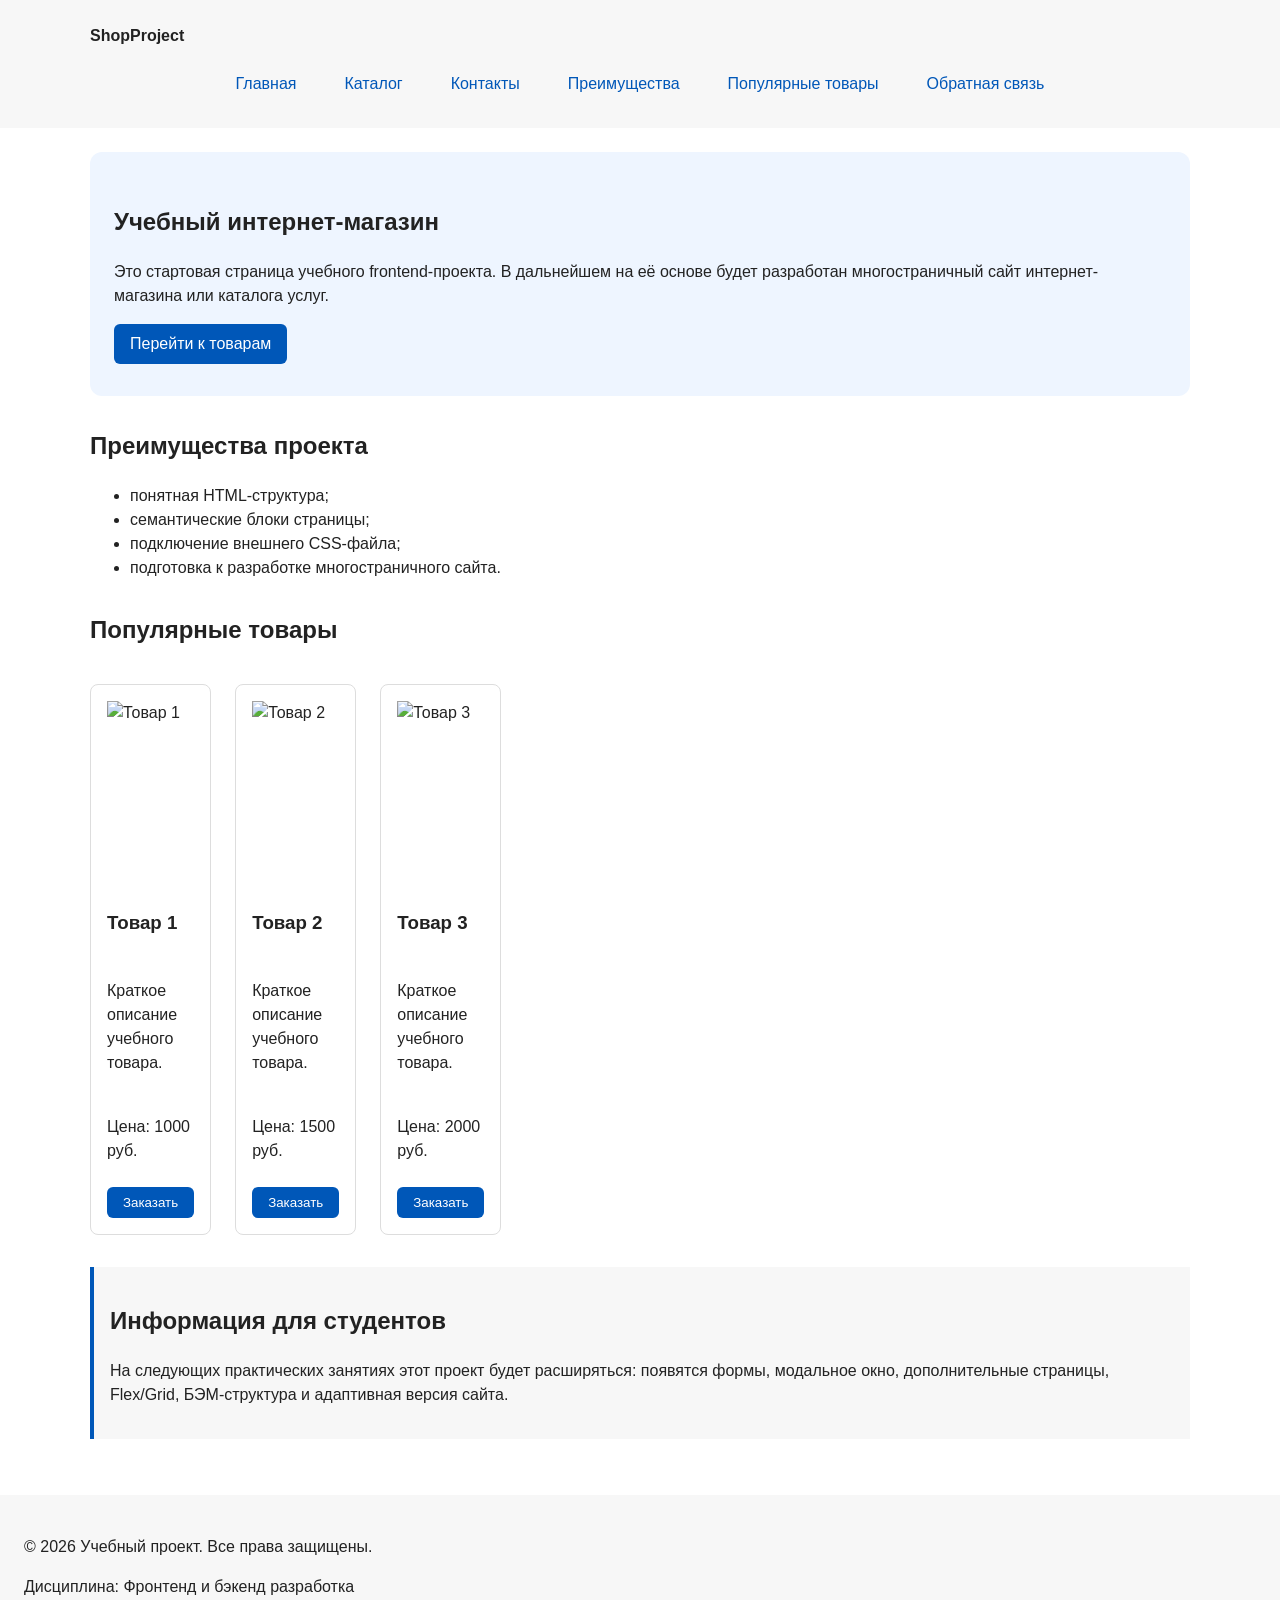
==== commit b5f5a525: "feat: add flex navigation and grid catalog layout" ====
--- a/index.html
+++ b/index.html
@@ -54,53 +54,52 @@
         <section class="section" id="popular">
             <h2>Популярные товары</h2>
 
-            <article class="product-card">
-                <img
-            class="product-card__image"
-            src="https://avatars.mds.yandex.net/get-mpic/5219097/2a00000193244d4eca4d791ef56bd470d806/orig"
-            alt="Товар 3"
-            loading="lazy"
-        >
-                <h3>Товар 1</h3>
-                <p>Краткое описание учебного товара.</p>
-                <p>Цена: 1000 руб.</p>
-                <button class="button product-card__button" type="button" data-product="Товар 1">
-  Заказать
-</button>
+            <div class="products-grid">
+                <article class="product-card">
+                    <img
+                        class="product-card__image"
+                        src="https://avatars.mds.yandex.net/get-mpic/5219097/2a00000193244d4eca4d791ef56bd470d806/orig"
+                        alt="Товар 1"
+                        loading="lazy"
+                    >
+                    <h3>Товар 1</h3>
+                    <p>Краткое описание учебного товара.</p>
+                    <p>Цена: 1000 руб.</p>
+                    <button class="button product-card__button" type="button" data-product="Товар 1">
+                        Заказать
+                    </button>
+                </article>
 
-            </article>
+                <article class="product-card">
+                    <img
+                        class="product-card__image"
+                        src="https://avatars.mds.yandex.net/get-mpic/20190585/2a0000019d0662c72ad1b10042f462762831/orig"
+                        alt="Товар 2"
+                        loading="lazy"
+                    >
+                    <h3>Товар 2</h3>
+                    <p>Краткое описание учебного товара.</p>
+                    <p>Цена: 1500 руб.</p>
+                    <button class="button product-card__button" type="button" data-product="Товар 2">
+                        Заказать
+                    </button>
+                </article>
 
-            <article class="product-card">
-                <img
-            class="product-card__image"
-            src="https://avatars.mds.yandex.net/get-mpic/20190585/2a0000019d0662c72ad1b10042f462762831/orig"
-            alt="Товар 3"
-            loading="lazy"
-        >
-                <h3>Товар 2</h3>
-                <p>Краткое описание учебного товара.</p>
-                <p>Цена: 1500 руб.</p>
-                <button class="button product-card__button" type="button" data-product="Товар 2">
-  Заказать
-</button>
-
-            </article>
-
-            <article class="product-card">
-                <img
-            class="product-card__image"
-            src="https://avatars.mds.yandex.net/get-mpic/20900195/picca9789346fedebad88d02abcefd549b8/orig"
-            alt="Товар 3"
-            loading="lazy"
-        >
-                <h3>Товар 3</h3>
-                <p>Краткое описание учебного товара.</p>
-                <p>Цена: 2000 руб.</p>
-                <button class="button product-card__button" type="button" data-product="Товар 3">
-  Заказать
-</button>
-
-            </article>
+                <article class="product-card">
+                    <img
+                        class="product-card__image"
+                        src="https://avatars.mds.yandex.net/get-mpic/20900195/picca9789346fedebad88d02abcefd549b8/orig"
+                        alt="Товар 3"
+                        loading="lazy"
+                    >
+                    <h3>Товар 3</h3>
+                    <p>Краткое описание учебного товара.</p>
+                    <p>Цена: 2000 руб.</p>
+                    <button class="button product-card__button" type="button" data-product="Товар 3">
+                        Заказать
+                    </button>
+                </article>
+            </div>
         </section>
         <aside class="aside-info">
             <h2>Информация для студентов</h2>
--- a/css/style.css
+++ b/css/style.css
@@ -9,21 +9,13 @@
 }
 
 .product-card__image {
-    width: 200px;        /* ширина */
-    height: 200px;       /* высота */
-    object-fit: cover;   /* чтобы не искажалось */
-}
-/*
-  Убираем стандартный внешний отступ браузера у body.
-  Без этого вокруг страницы может появиться белая рамка.
-*/
-
-
-
+    width: 200px;
+    height: 200px;
+    object-fit: cover;
+}
 
 /*
   Задаём внутренние отступы для основных областей страницы.
-  Это делает содержимое визуально отделённым от краёв окна браузера.
 */
 
 header,
@@ -32,38 +24,34 @@
   padding: var(--space-lg);
 }
 
-
-
 /*
   Оформляем шапку страницы.
-  Пока используется простой светло-серый фон.
+  position: sticky — меню «едет» за прокруткой, прилипая к верху окна.
 */
 
 header {
     background-color: var(--color-surface);
-}
-
-
-/*
-  Оформляем подвал страницы тем же фоном,
-  чтобы визуально отделить его от основного содержимого.
+    position: sticky;
+    top: 0;
+    z-index: 100;
+}
+
+/*
+  Оформляем подвал страницы тем же фоном.
 */
 
 footer {
     background-color: var(--color-surface);
 }
 
-
-/*
-  Ограничиваем ширину содержимого шапки,
-  чтобы оно не растягивалось слишком сильно на широких экранах.
+/*
+  Ограничиваем ширину содержимого шапки.
 */
 
 .site-header {
     max-width: 1100px;
     margin: 0 auto;
 }
-
 
 /*
   Оформляем текстовый логотип.
@@ -75,50 +63,48 @@
     color: #222222;
 }
 
-
 /*
   Убираем стандартные отступы и маркеры списка навигации.
+  Пункты меню выстраиваем в линию по горизонтали.
 */
 
 .site-nav__list {
-    padding: 0;
-    margin: 16px 0 0;
-    list-style: none;
-}
-
-
-/*
-  Добавляем расстояние между пунктами меню.
-*/
+    display: flex;
+  flex-wrap: wrap;
+  justify-content: center;
+  align-items: center;
+  gap: var(--space-md);
+  padding: 0;
+  margin: var(--space-md) 0 0;
+  list-style: none;
+
+}
 
 .site-nav__list li {
-    margin-bottom: 8px;
-}
-
-
-/*
-  Оформляем ссылки меню.
-*/
+    margin-bottom: 0;
+}
 
 .site-nav__list a {
-    color: #0057b8;
     text-decoration: none;
-}
-
-
-/*
-  При наведении мыши подчёркиваем ссылку.
-  Подробно состояния интерфейса будут рассмотрены в практической работе 1.7.
-*/
+    display: inline-block;
+  padding: var(--space-sm) var(--space-md);
+  color: var(--color-primary);
+  text-decoration: none;
+  border-radius: var(--radius-sm);
+}
+
+.site-nav__list a:hover {
+  color: var(--color-white);
+  background-color: var(--color-primary);
+
+}
 
 .site-nav__list a:hover {
     text-decoration: underline;
 }
 
-
 /*
   Hero-блок — первый крупный блок страницы.
-  Он визуально отделяется от остальных разделов фоном и отступами.
 */
 
 .hero {
@@ -129,7 +115,6 @@
     border-radius: 12px;
 }
 
-
 /*
   Общий класс для разделов страницы.
 */
@@ -139,23 +124,19 @@
     margin: 0 auto 32px;
 }
 
-
-/*
-  Убираем лишний верхний отступ у заголовков разделов.
-*/
-
 .section h2 {
     margin-top: 0;
 }
 
-
 /*
   Карточка товара — самостоятельный блок.
-  На следующих занятиях карточки будут доработаны и выстроены в сетку.
 */
 
 .product-card {
-    margin-bottom: var(--space-md);
+  display: flex;
+  flex-direction: column;
+  gap: var(--space-sm);
+  margin-bottom: 0;
   padding: var(--space-md);
   border: 1px solid var(--color-border);
   border-radius: var(--radius-md);
@@ -163,11 +144,6 @@
 
 }
 
-
-/*
-  Убираем лишний верхний отступ у заголовка карточки.
-*/
-
 .product-card:hover {
   border-color: var(--color-primary);
 }
@@ -176,10 +152,8 @@
   margin-top: 0;
 }
 
-
-
-/*
-  Пока это обычная ссылка, но визуально она оформляется как кнопка.
+/*
+  Кнопка.
 */
 
 .button {
@@ -193,6 +167,8 @@
   cursor: pointer;
 }
 
+
+
 .button:hover {
   background-color: var(--color-primary-dark);
 }
@@ -207,34 +183,20 @@
   cursor: not-allowed;
 }
 
-
-
-/*
-  Простое состояние наведения для кнопки.
-*/
-
-.button:hover {
-    background-color: #003f86;
-}
-
-
 /*
   Дополнительный информационный блок.
 */
 
 .aside-info {
     max-width: var(--container-width);
-  margin: 0 auto var(--space-xl);
-  padding: var(--space-md);
-  border-left: 4px solid var(--color-primary);
-  background-color: var(--color-surface);
-
-}
-
+    margin: 0 auto var(--space-xl);
+    padding: var(--space-md);
+    border-left: 4px solid var(--color-primary);
+    background-color: var(--color-surface);
+}
 
 /*
   Модальное окно.
-  Элемент dialog сам умеет открываться поверх страницы.
 */
 
 .order-dialog {
@@ -244,39 +206,22 @@
     border-radius: 12px;
 }
 
-
-/*
-  Затемнение фона за модальным окном.
-*/
-
 .order-dialog::backdrop {
     background-color: rgba(0, 0, 0, 0.5);
 }
 
-
-/*
-  Поле формы.
-  Каждый блок получает нижний отступ.
+/*
+  Поля формы.
 */
 
 .form-field {
     margin-bottom: 16px;
 }
-
-
-/*
-  Подпись поля.
-*/
 
 .form-field label {
     display: block;
     margin-bottom: 6px;
 }
-
-
-/*
-  Основные поля формы.
-*/
 
 .form-field input,
 .form-field select,
@@ -288,30 +233,15 @@
     font: inherit;
 }
 
-
-/*
-  Checkbox не должен занимать всю ширину.
-*/
-
 .form-field input[type="checkbox"] {
     width: auto;
 }
-
-
-/*
-  Подсказка под полем телефона.
-*/
 
 .form-field small {
     display: block;
     margin-top: 4px;
     color: #666666;
 }
-
-
-/*
-  Видимый фокус для клавиатурной навигации.
-*/
 
 .form-field input:focus-visible,
 .form-field select:focus-visible,
@@ -321,20 +251,9 @@
     outline-offset: 2px;
 }
 
-
-/*
-  Подсветка ошибочных полей.
-  Атрибут aria-invalid будет добавляться через JavaScript.
-*/
-
 [aria-invalid="true"] {
     border-color: #b00020;
 }
-
-
-/*
-  Кнопки формы.
-*/
 
 .form-actions {
     display: flex;
@@ -342,26 +261,18 @@
     margin-top: 20px;
 }
 
-
-/*
-  Сообщение об успешной отправке.
-*/
-
 .success-message {
     max-width: var(--container-width);
-  margin: var(--space-lg) auto;
-  padding: var(--space-md);
-  border-left: 4px solid var(--color-success);
-  background-color: var(--color-success-bg);
-
-}
-
+    margin: var(--space-lg) auto;
+    padding: var(--space-md);
+    border-left: 4px solid var(--color-success);
+    background-color: var(--color-success-bg);
+}
 
 /* ===============================
    1. Переменные проекта
    =============================== */
 :root {
-  /* Основные цвета проекта */
   --color-bg: #ffffff;
   --color-text: #222222;
   --color-muted: #666666;
@@ -375,19 +286,16 @@
   --color-success-bg: #eefaf0;
   --color-white: #ffffff;
 
-  /* Отступы */
   --space-xs: 4px;
   --space-sm: 8px;
   --space-md: 16px;
   --space-lg: 24px;
   --space-xl: 32px;
 
-  /* Скругления */
   --radius-sm: 6px;
   --radius-md: 8px;
   --radius-lg: 12px;
 
-  /* Размеры */
   --container-width: 1100px;
 }
 
@@ -405,7 +313,6 @@
   color: var(--color-text);
   background-color: var(--color-bg);
 }
-
 
 /* ===============================
    3. Общие элементы интерфейса
@@ -485,6 +392,7 @@
   margin-top: var(--space-xs);
   color: var(--color-muted);
 }
+
 .form-field input:hover,
 .form-field select:hover,
 .form-field textarea:hover {
@@ -502,36 +410,9 @@
 [aria-invalid="true"] {
   border-color: var(--color-danger);
 }
-/* ===============================
-   6. Боковое меню, которое едет за экраном
-   =============================== */
-body {
-  display: grid;
-  grid-template-columns: 240px 1fr;
-  align-items: start;
-}
-
-header {
-  grid-column: 1;
-  grid-row: 1 / span 2;   /* занимает высоту main + footer */
-  position: sticky;
-  top: 0;                 /* прилипает к верху окна при прокрутке */
-  align-self: start;
-  min-height: 100vh;
-  border-right: 1px solid var(--color-border);
-}
-
-main   { grid-column: 2; grid-row: 1; }
-footer { grid-column: 2; grid-row: 2; }
-.success-message { grid-column: 2; }
-
-.site-header {
-  max-width: none;
-  margin: 0;
-}
-
-/* ===============================
-   7. Горизонтальные карточки товаров
+
+/* ===============================
+   6. Горизонтальные карточки товаров
    =============================== */
 #popular {
   display: grid;
@@ -540,12 +421,17 @@
 }
 
 #popular h2 {
-  grid-column: 1 / -1;    /* заголовок на всю ширину */
+  grid-column: 1 / -1;
 }
 
 .product-card {
-  margin-bottom: 0;       /* отступ теперь задаёт gap */
-}
+  margin-bottom: 0;
+}
+.product-card .button {
+  margin-top: auto;
+  align-self: flex-start;
+}
+
 
 .product-card__image {
   width: 100%;
@@ -553,20 +439,17 @@
 }
 
 /* ===============================
-   8. Адаптив: на узких экранах меню сверху
+   7. Адаптив: на узких экранах карточки в одну колонку
    =============================== */
 @media (max-width: 800px) {
-  body {
-    display: block;
+  #popular {
+    grid-template-columns: 1fr;
   }
-
-  header {
-    position: static;
-    min-height: 0;
-    border-right: none;
-  }
-}
-
+}
+
+/* ===============================
+   8. Хлебные крошки
+   =============================== */
 .breadcrumbs {
   max-width: var(--container-width);
   margin: 0 auto var(--space-md);
@@ -582,10 +465,72 @@
   content: " / ";
   color: var(--color-muted);
 }
+
+/* ===============================
+   9. Плавная прокрутка и подсветка цели
+   =============================== */
 html {
   scroll-behavior: smooth;
 }
+
 :target {
   outline: 2px dashed var(--color-primary);
   outline-offset: 4px;
 }
+.products-grid {
+  display: grid;
+  grid-template-columns: repeat(3, 1fr);
+  gap: var(--space-lg);
+}
+
+
+.catalog-layout {
+  max-width: var(--container-width);
+  margin: 0 auto var(--space-xl);
+  display: grid;
+  grid-template-columns: 260px 1fr;
+  grid-template-areas: "filters products";
+  gap: var(--space-lg);
+}
+
+.catalog-filters {
+  grid-area: filters;
+  padding: var(--space-md);
+  border: 1px solid var(--color-border);
+  border-radius: var(--radius-md);
+  background-color: var(--color-surface);
+}
+
+.catalog-products {
+  grid-area: products;
+}
+
+.filters-form {
+  display: grid;
+  gap: var(--space-md);
+}
+
+.filters-form fieldset {
+  margin: 0;
+  padding: var(--space-md);
+  border: 1px solid var(--color-border);
+  border-radius: var(--radius-sm);
+}
+
+.filters-form legend {
+  font-weight: 700;
+}
+
+.filters-form label {
+  display: block;
+  margin-bottom: var(--space-sm);
+}
+
+.filters-form input[type="number"] {
+  width: 100%;
+  padding: 8px 10px;
+  border: 1px solid var(--color-border);
+  border-radius: var(--radius-sm);
+  font: inherit;
+}
+
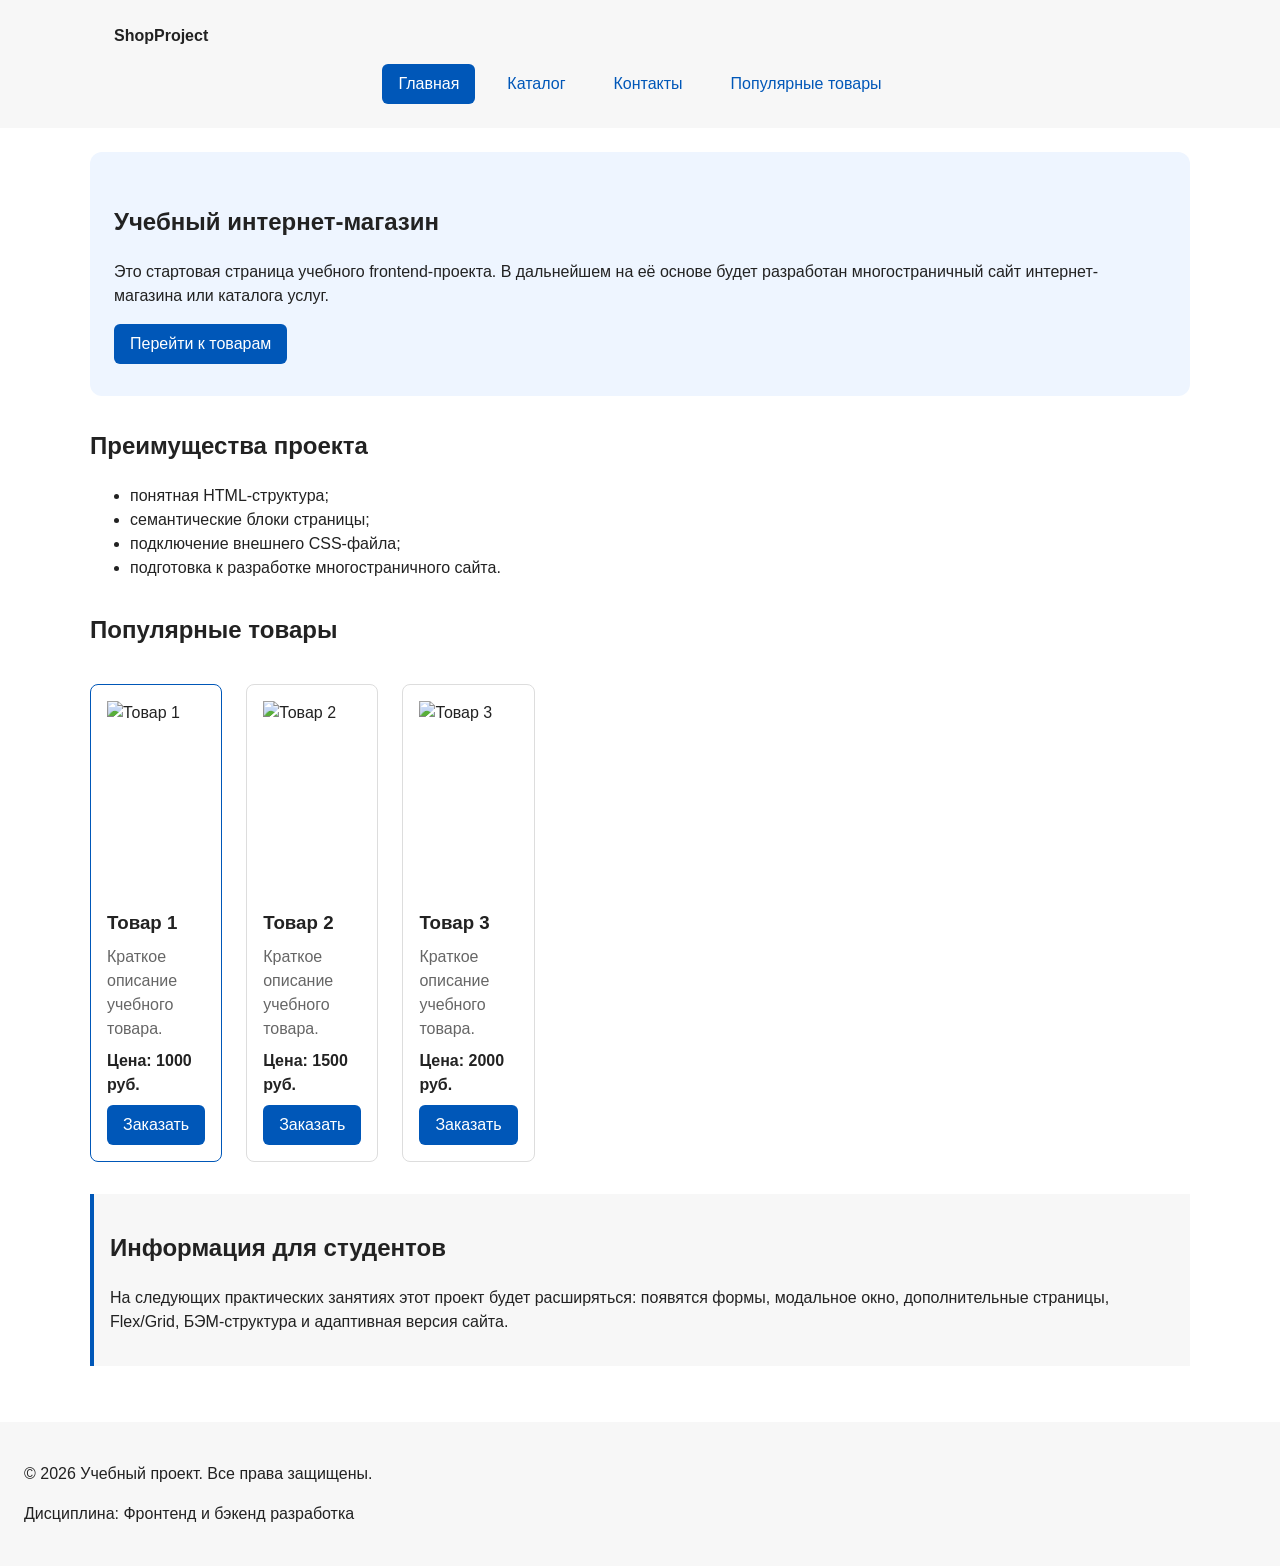
==== commit 9845c1fa: "refactor: apply BEM naming to CSS classes" ====
--- a/index.html
+++ b/index.html
@@ -15,23 +15,33 @@
 </head>
 
 <body>
-    <header>
-        <div class="site-header">
-            <a class="site-logo" href="index.html">ShopProject</a>
+    <header class="site-header">
+  <div class="site-header__inner">
+    <a class="site-header__logo" href="index.html">ShopProject</a>
 
-            <nav class="site-nav" aria-label="Основная навигация">
-  <ul class="site-nav__list">
-    <li><a href="index.html">Главная</a></li>
-    <li><a href="catalog.html">Каталог</a></li>
-    <li><a href="contacts.html">Контакты</a></li>
-    <li><a href="index.html#advantages">Преимущества</a></li>
-    <li><a href="index.html#popular">Популярные товары</a></li>
-    <li><a href="index.html#contacts">Обратная связь</a></li>
-  </ul>
-</nav>
+    <nav class="site-nav" aria-label="Основная навигация">
+      <ul class="site-nav__list">
+        <li class="site-nav__item">
+          <a class="site-nav__link site-nav__link--active" href="index.html">
+            Главная
+          </a>
+        </li>
+        <li class="site-nav__item">
+          <a class="site-nav__link" href="catalog.html">Каталог</a>
+        </li>
+        <li class="site-nav__item">
+          <a class="site-nav__link" href="contacts.html">Контакты</a>
+        </li>
+        <li class="site-nav__item">
+          <a class="site-nav__link" href="index.html#popular">
+            Популярные товары
+          </a>
+        </li>
+      </ul>
+    </nav>
+  </div>
+</header>
 
-        </div>
-    </header>
     <main>
         <!-- Основное содержимое страницы -->
         <section class="hero">
@@ -39,7 +49,7 @@
             <p>
                 Это стартовая страница учебного frontend-проекта. В дальнейшем на её основе будет разработан многостраничный сайт интернет-магазина или каталога услуг.
             </p>
-            <a class="button" href="#popular">Перейти к товарам</a>
+            <a class="button button--primary" href="#popular">Перейти к товарам</a>
         </section>
         <section class="section" id="advantages">
             <h2>Преимущества проекта</h2>
@@ -55,17 +65,17 @@
             <h2>Популярные товары</h2>
 
             <div class="products-grid">
-                <article class="product-card">
+                <article class="product-card product-card--featured">
                     <img
                         class="product-card__image"
                         src="https://avatars.mds.yandex.net/get-mpic/5219097/2a00000193244d4eca4d791ef56bd470d806/orig"
                         alt="Товар 1"
                         loading="lazy"
                     >
-                    <h3>Товар 1</h3>
-                    <p>Краткое описание учебного товара.</p>
-                    <p>Цена: 1000 руб.</p>
-                    <button class="button product-card__button" type="button" data-product="Товар 1">
+                    <h3 class="product-card__title">Товар 1</h3>
+                    <p class="product-card__description">Краткое описание учебного товара.</p>
+                    <p class="product-card__price">Цена: 1000 руб.</p>
+                    <button class="button button--primary product-card__button" type="button" data-product="Товар 1">
                         Заказать
                     </button>
                 </article>
@@ -77,10 +87,10 @@
                         alt="Товар 2"
                         loading="lazy"
                     >
-                    <h3>Товар 2</h3>
-                    <p>Краткое описание учебного товара.</p>
-                    <p>Цена: 1500 руб.</p>
-                    <button class="button product-card__button" type="button" data-product="Товар 2">
+                    <h3 class="product-card__title">Товар 2</h3>
+                    <p class="product-card__description">Краткое описание учебного товара.</p>
+                    <p class="product-card__price">Цена: 1500 руб.</p>
+                    <button class="button button--primary product-card__button" type="button" data-product="Товар 2">
                         Заказать
                     </button>
                 </article>
@@ -92,10 +102,10 @@
                         alt="Товар 3"
                         loading="lazy"
                     >
-                    <h3>Товар 3</h3>
-                    <p>Краткое описание учебного товара.</p>
-                    <p>Цена: 2000 руб.</p>
-                    <button class="button product-card__button" type="button" data-product="Товар 3">
+                    <h3 class="product-card__title">Товар 3</h3>
+                    <p class="product-card__description">Краткое описание учебного товара.</p>
+                    <p class="product-card__price">Цена: 2000 руб.</p>
+                    <button class="button button--primary product-card__button" type="button" data-product="Товар 3">
                         Заказать
                     </button>
                 </article>
@@ -114,62 +124,61 @@
         <p>Дисциплина: Фронтенд и бэкенд разработка</p>
     </footer>
     <dialog class="order-dialog" id="order-dialog" aria-labelledby="order-dialog-title">
-        <h2 id="order-dialog-title">Оформление заявки</h2>
+        <h2 class="order-dialog__title" id="order-dialog-title">Оформление заявки</h2>
 
         <form class="order-form" id="order-form" action="#" method="post" novalidate>
             <input id="selected-product" name="selected-product" type="hidden">
 
-            <div class="form-field">
-                <label for="order-name">Имя</label>
-                <input id="order-name" name="name" type="text" placeholder="Введите ваше имя" minlength="2" autocomplete="given-name" required>
+            <div class="order-form__field">
+                <label class="order-form__label" for="order-name">Имя</label>
+                <input class="order-form__input" id="order-name" name="name" type="text" placeholder="Введите ваше имя" minlength="2" autocomplete="given-name" required>
             </div>
 
-            <div class="form-field">
-                <label for="order-email">E-mail</label>
-                <input id="order-email" name="email" type="email" placeholder="example@mail.ru" autocomplete="email" required>
+            <div class="order-form__field">
+                <label class="order-form__label" for="order-email">E-mail</label>
+                <input class="order-form__input" id="order-email" name="email" type="email" placeholder="example@mail.ru" autocomplete="email" required>
             </div>
 
-            <div class="form-field">
-                <label for="order-phone">Телефон</label>
-                <input id="order-phone" name="phone" type="tel" inputmode="tel" placeholder="+7 (900) 000-00-00" pattern="^\+7 \(\d{3}\) \d{3}-\d{2}-\d{2}$" required>
-                <small>Формат: +7 (900) 000-00-00</small>
+            <div class="order-form__field">
+                <label class="order-form__label" for="order-phone">Телефон</label>
+                <input class="order-form__input" id="order-phone" name="phone" type="tel" inputmode="tel" placeholder="+7 (900) 000-00-00" pattern="^\+7 \(\d{3}\) \d{3}-\d{2}-\d{2}$" required>
+                <small class="order-form__hint">Формат: +7 (900) 000-00-00</small>
             </div>
 
-            <div class="form-field">
-                <label for="order-date">Дата связи</label>
-                <input id="order-date" name="date" type="date">
+            <div class="order-form__field">
+                <label class="order-form__label" for="order-date">Дата связи</label>
+                <input class="order-form__input" id="order-date" name="date" type="date">
             </div>
 
-            <div class="form-field">
-                <label for="order-topic">Тема заявки</label>
-                <select id="order-topic" name="topic" required>
-        <option value="">Выберите тему</option>
-        <option value="product">Заказ товара</option>
-        <option value="consultation">Консультация</option>
-        <option value="delivery">Доставка</option>
-      </select>
+            <div class="order-form__field">
+                <label class="order-form__label" for="order-topic">Тема заявки</label>
+                <select class="order-form__select" id="order-topic" name="topic" required>
+                    <option value="">Выберите тему</option>
+                    <option value="product">Заказ товара</option>
+                    <option value="consultation">Консультация</option>
+                    <option value="delivery">Доставка</option>
+                </select>
             </div>
 
-            <div class="form-field">
-                <label for="order-comment">Комментарий</label>
-                <textarea id="order-comment" name="comment" rows="4" placeholder="Укажите дополнительную информацию"></textarea>
+            <div class="order-form__field">
+                <label class="order-form__label" for="order-comment">Комментарий</label>
+                <textarea class="order-form__textarea" id="order-comment" name="comment" rows="4" placeholder="Укажите дополнительную информацию"></textarea>
             </div>
 
-            <div class="form-field form-field--checkbox">
-                <label>
-        <input
-          id="order-agreement"
-          name="agreement"
-          type="checkbox"
-          required
-        >
-        Я согласен на обработку данных
-      </label>
+            <div class="order-form__field order-form__field--checkbox">
+                <label class="order-form__label">
+                    <input class="order-form__checkbox" id="order-agreement" name="agreement" type="checkbox" required>
+                    Я согласен на обработку данных
+                </label>
             </div>
 
-            <div class="form-actions">
-                <button type="button" id="close-order-dialog">Закрыть</button>
-                <button type="submit">Отправить заявку</button>
+            <div class="order-form__actions">
+                <button class="button button--secondary" type="button" id="close-order-dialog">
+                    Закрыть
+                </button>
+                <button class="button button--primary" type="submit">
+                    Отправить заявку
+                </button>
             </div>
         </form>
     </dialog>
--- a/css/style.css
+++ b/css/style.css
@@ -8,35 +8,17 @@
     box-sizing: border-box;
 }
 
-.product-card__image {
-    width: 200px;
-    height: 200px;
-    object-fit: cover;
-}
-
 /*
   Задаём внутренние отступы для основных областей страницы.
-*/
-
-header,
+  У шапки отступы теперь задаёт .site-header__inner.
+*/
+
 main,
 footer {
   padding: var(--space-lg);
 }
 
 /*
-  Оформляем шапку страницы.
-  position: sticky — меню «едет» за прокруткой, прилипая к верху окна.
-*/
-
-header {
-    background-color: var(--color-surface);
-    position: sticky;
-    top: 0;
-    z-index: 100;
-}
-
-/*
   Оформляем подвал страницы тем же фоном.
 */
 
@@ -44,32 +26,36 @@
     background-color: var(--color-surface);
 }
 
-/*
-  Ограничиваем ширину содержимого шапки.
-*/
+/* ===============================
+   Шапка сайта — блок site-header
+   position: sticky — шапка «едет» за прокруткой, прилипая к верху окна.
+   =============================== */
 
 .site-header {
-    max-width: 1100px;
-    margin: 0 auto;
-}
-
-/*
-  Оформляем текстовый логотип.
-*/
-
-.site-logo {
-    font-weight: bold;
-    text-decoration: none;
-    color: #222222;
-}
-
-/*
-  Убираем стандартные отступы и маркеры списка навигации.
-  Пункты меню выстраиваем в линию по горизонтали.
-*/
+  position: sticky;
+  top: 0;
+  z-index: 100;
+  background-color: var(--color-surface);
+}
+
+.site-header__inner {
+  max-width: var(--container-width);
+  margin: 0 auto;
+  padding: var(--space-lg);
+}
+
+.site-header__logo {
+  font-weight: 700;
+  color: var(--color-text);
+  text-decoration: none;
+}
+
+/* ===============================
+   Основная навигация — блок site-nav
+   =============================== */
 
 .site-nav__list {
-    display: flex;
+  display: flex;
   flex-wrap: wrap;
   justify-content: center;
   align-items: center;
@@ -77,30 +63,29 @@
   padding: 0;
   margin: var(--space-md) 0 0;
   list-style: none;
-
-}
-
-.site-nav__list li {
-    margin-bottom: 0;
-}
-
-.site-nav__list a {
-    text-decoration: none;
-    display: inline-block;
+}
+
+.site-nav__link {
+  display: inline-block;
   padding: var(--space-sm) var(--space-md);
   color: var(--color-primary);
   text-decoration: none;
   border-radius: var(--radius-sm);
 }
 
-.site-nav__list a:hover {
+.site-nav__link:hover {
   color: var(--color-white);
   background-color: var(--color-primary);
-
-}
-
-.site-nav__list a:hover {
-    text-decoration: underline;
+}
+
+.site-nav__link:focus-visible {
+  outline: 2px solid var(--color-primary);
+  outline-offset: 3px;
+}
+
+.site-nav__link--active {
+  color: var(--color-white);
+  background-color: var(--color-primary);
 }
 
 /*
@@ -128,49 +113,99 @@
     margin-top: 0;
 }
 
-/*
-  Карточка товара — самостоятельный блок.
-*/
+/* ===============================
+   Карточка товара — блок product-card
+   =============================== */
 
 .product-card {
   display: flex;
   flex-direction: column;
   gap: var(--space-sm);
-  margin-bottom: 0;
   padding: var(--space-md);
   border: 1px solid var(--color-border);
   border-radius: var(--radius-md);
   background-color: var(--color-bg);
-
 }
 
 .product-card:hover {
   border-color: var(--color-primary);
 }
 
-.product-card h3 {
-  margin-top: 0;
-}
-
-/*
-  Кнопка.
-*/
+.product-card--featured {
+  border-color: var(--color-primary);
+}
+
+.product-card--discount {
+  border-color: var(--color-danger);
+}
+
+.product-card__image {
+  width: 100%;
+  height: 200px;
+  object-fit: cover;
+}
+
+.product-card__title {
+  margin: 0;
+  color: var(--color-text);
+}
+
+.product-card__description {
+  margin: 0;
+  color: var(--color-muted);
+}
+
+.product-card__price {
+  margin: 0;
+  font-weight: 700;
+}
+
+.product-card--discount .product-card__price {
+  color: var(--color-danger);
+}
+
+.product-card__button {
+  margin-top: auto;
+  align-self: flex-start;
+}
+
+/* ===============================
+   Кнопка — блок button
+   =============================== */
 
 .button {
   display: inline-block;
   padding: var(--space-sm) var(--space-md);
+  border: none;
+  border-radius: var(--radius-sm);
+  font: inherit;
+  text-decoration: none;
+  cursor: pointer;
+}
+
+.button--primary {
   color: var(--color-white);
   background-color: var(--color-primary);
-  text-decoration: none;
-  border: none;
-  border-radius: var(--radius-sm);
-  cursor: pointer;
-}
-
-
-
-.button:hover {
+}
+
+/*
+  color задан явно: иначе у ссылки <a class="button button--primary">
+  правило a:hover сделает текст тёмно-синим на тёмно-синем фоне.
+*/
+.button--primary:hover {
+  color: var(--color-white);
   background-color: var(--color-primary-dark);
+}
+
+.button--secondary {
+  color: var(--color-primary);
+  background-color: transparent;
+  border: 1px solid var(--color-primary);
+}
+
+.button--secondary:hover {
+  color: var(--color-white);
+  background-color: var(--color-primary);
 }
 
 .button:focus-visible {
@@ -178,7 +213,8 @@
   outline-offset: 3px;
 }
 
-.button:disabled {
+.button:disabled,
+.button--disabled {
   opacity: 0.6;
   cursor: not-allowed;
 }
@@ -193,72 +229,6 @@
     padding: var(--space-md);
     border-left: 4px solid var(--color-primary);
     background-color: var(--color-surface);
-}
-
-/*
-  Модальное окно.
-*/
-
-.order-dialog {
-    width: min(100% - 32px, 560px);
-    padding: 24px;
-    border: none;
-    border-radius: 12px;
-}
-
-.order-dialog::backdrop {
-    background-color: rgba(0, 0, 0, 0.5);
-}
-
-/*
-  Поля формы.
-*/
-
-.form-field {
-    margin-bottom: 16px;
-}
-
-.form-field label {
-    display: block;
-    margin-bottom: 6px;
-}
-
-.form-field input,
-.form-field select,
-.form-field textarea {
-    width: 100%;
-    padding: 10px 12px;
-    border: 1px solid #cccccc;
-    border-radius: 6px;
-    font: inherit;
-}
-
-.form-field input[type="checkbox"] {
-    width: auto;
-}
-
-.form-field small {
-    display: block;
-    margin-top: 4px;
-    color: #666666;
-}
-
-.form-field input:focus-visible,
-.form-field select:focus-visible,
-.form-field textarea:focus-visible,
-.form-actions button:focus-visible {
-    outline: 2px solid #0057b8;
-    outline-offset: 2px;
-}
-
-[aria-invalid="true"] {
-    border-color: #b00020;
-}
-
-.form-actions {
-    display: flex;
-    gap: 12px;
-    margin-top: 20px;
 }
 
 .success-message {
@@ -364,18 +334,24 @@
   background-color: rgba(0, 0, 0, 0.5);
 }
 
-.form-field {
+.order-dialog__title {
+  margin-top: 0;
+}
+
+/* Форма заявки — блок order-form */
+
+.order-form__field {
   margin-bottom: var(--space-md);
 }
 
-.form-field label {
+.order-form__label {
   display: block;
   margin-bottom: var(--space-xs);
 }
 
-.form-field input,
-.form-field select,
-.form-field textarea {
+.order-form__input,
+.order-form__select,
+.order-form__textarea {
   width: 100%;
   padding: 10px 12px;
   border: 1px solid var(--color-border);
@@ -383,32 +359,38 @@
   font: inherit;
 }
 
-.form-field input[type="checkbox"] {
-  width: auto;
-}
-
-.form-field small {
+.order-form__input:hover,
+.order-form__select:hover,
+.order-form__textarea:hover {
+  border-color: var(--color-primary);
+}
+
+.order-form__input:focus-visible,
+.order-form__select:focus-visible,
+.order-form__textarea:focus-visible {
+  outline: 2px solid var(--color-primary);
+  outline-offset: 3px;
+}
+
+/* Подсказка под полем (формат телефона) */
+.order-form__hint {
   display: block;
   margin-top: var(--space-xs);
   color: var(--color-muted);
 }
 
-.form-field input:hover,
-.form-field select:hover,
-.form-field textarea:hover {
-  border-color: var(--color-primary);
-}
-
-.form-field input:focus-visible,
-.form-field select:focus-visible,
-.form-field textarea:focus-visible,
-.form-actions button:focus-visible {
-  outline: 2px solid var(--color-primary);
-  outline-offset: 3px;
-}
-
+/*
+  Поле с ошибкой валидации.
+  Правило стоит после .order-form__input, чтобы перекрыть цвет рамки.
+*/
 [aria-invalid="true"] {
   border-color: var(--color-danger);
+}
+
+.order-form__actions {
+  display: flex;
+  gap: var(--space-md);
+  margin-top: var(--space-lg);
 }
 
 /* ===============================
@@ -422,20 +404,6 @@
 
 #popular h2 {
   grid-column: 1 / -1;
-}
-
-.product-card {
-  margin-bottom: 0;
-}
-.product-card .button {
-  margin-top: auto;
-  align-self: flex-start;
-}
-
-
-.product-card__image {
-  width: 100%;
-  height: 200px;
 }
 
 /* ===============================
@@ -457,11 +425,11 @@
   color: var(--color-muted);
 }
 
-.breadcrumbs a {
+.breadcrumbs__link {
   color: var(--color-primary);
 }
 
-.breadcrumbs span::before {
+.breadcrumbs__current::before {
   content: " / ";
   color: var(--color-muted);
 }
@@ -532,5 +500,4 @@
   border: 1px solid var(--color-border);
   border-radius: var(--radius-sm);
   font: inherit;
-}
-
+}
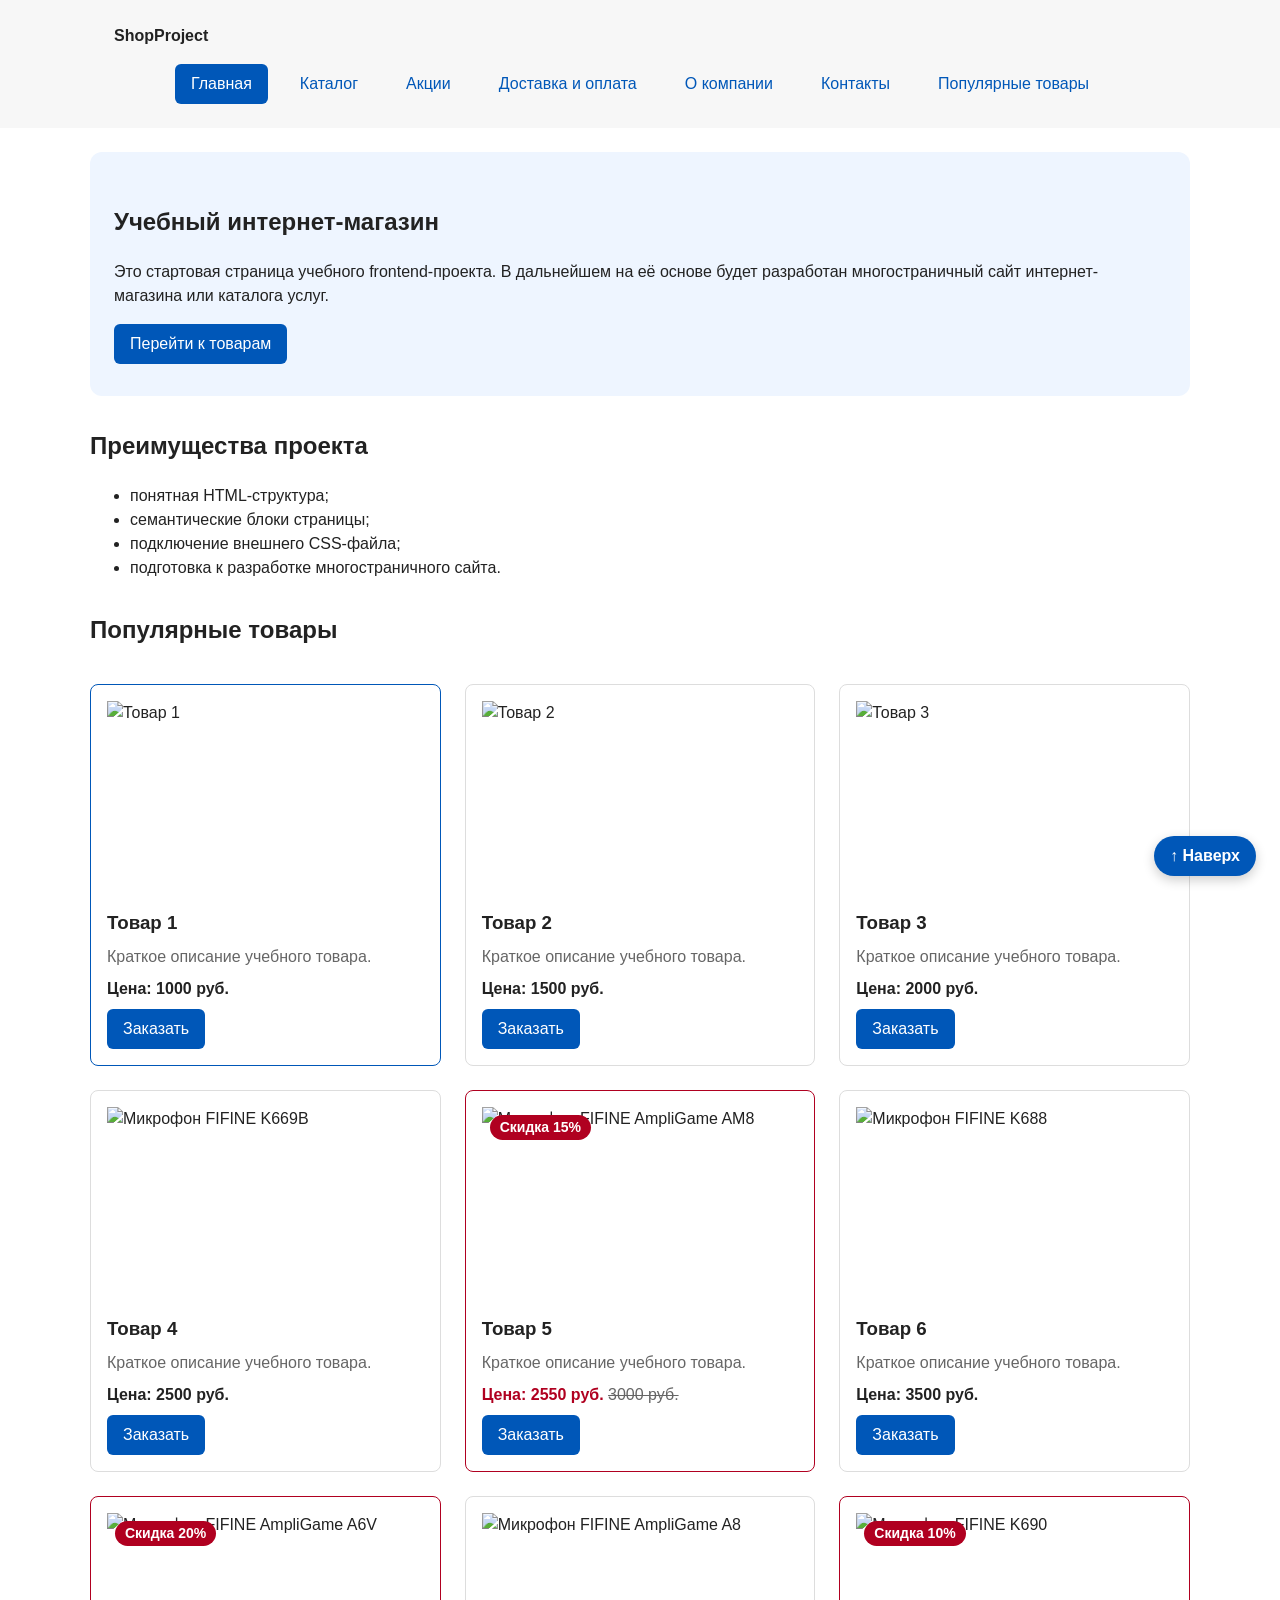
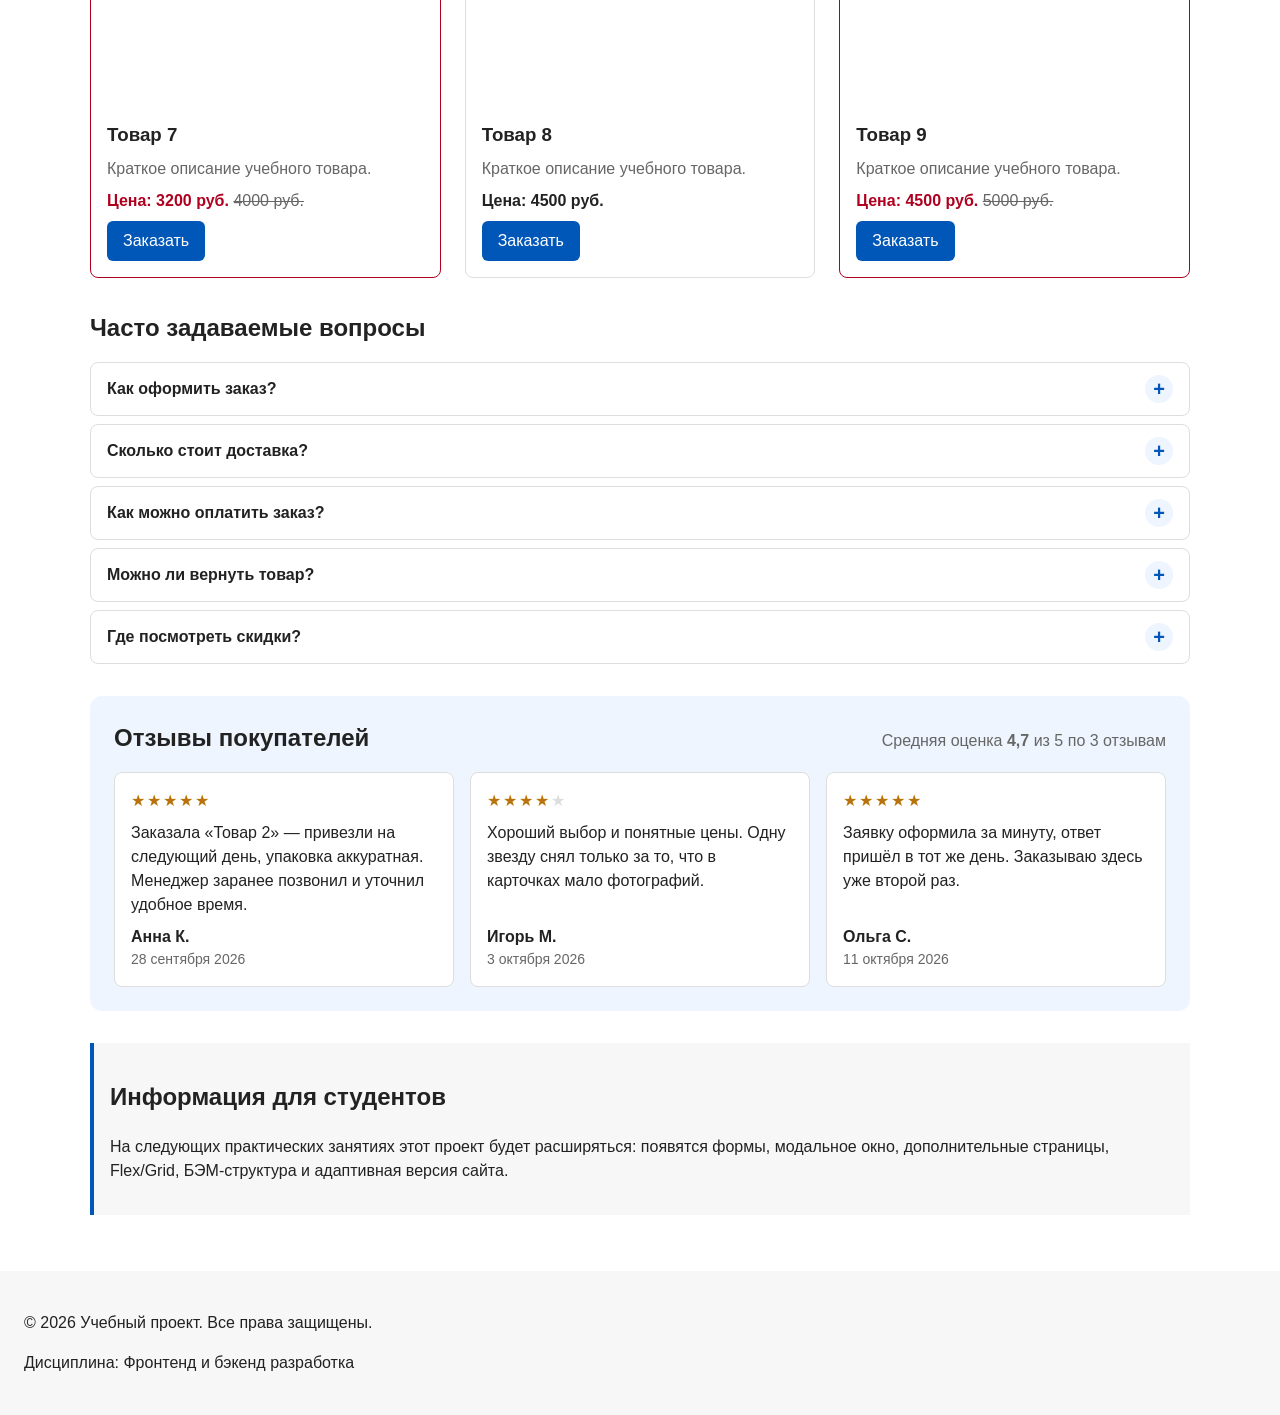
==== commit e1badb68: "Каталог на 9 товаров, новые страницы, FAQ, отзывы, кнопка Наверх, sticky-фильтр, доступная форма" ====
--- a/index.html
+++ b/index.html
@@ -14,7 +14,7 @@
 
 </head>
 
-<body>
+<body id="top">
     <header class="site-header">
   <div class="site-header__inner">
     <a class="site-header__logo" href="index.html">ShopProject</a>
@@ -22,12 +22,21 @@
     <nav class="site-nav" aria-label="Основная навигация">
       <ul class="site-nav__list">
         <li class="site-nav__item">
-          <a class="site-nav__link site-nav__link--active" href="index.html">
+          <a class="site-nav__link site-nav__link--active" href="index.html" aria-current="page">
             Главная
           </a>
         </li>
         <li class="site-nav__item">
           <a class="site-nav__link" href="catalog.html">Каталог</a>
+        </li>
+        <li class="site-nav__item">
+          <a class="site-nav__link" href="sales.html">Акции</a>
+        </li>
+        <li class="site-nav__item">
+          <a class="site-nav__link" href="delivery.html">Доставка и оплата</a>
+        </li>
+        <li class="site-nav__item">
+          <a class="site-nav__link" href="about.html">О компании</a>
         </li>
         <li class="site-nav__item">
           <a class="site-nav__link" href="contacts.html">Контакты</a>
@@ -109,8 +118,211 @@
                         Заказать
                     </button>
                 </article>
+
+                <article class="product-card">
+                    <img
+                        class="product-card__image product-card__image--contain"
+                        src="https://fifinemicrophone.com/cdn/shop/files/FIFINE-K669B-usb-microphone.png?v=1770881705&width=600"
+                        alt="Микрофон FIFINE K669B"
+                        loading="lazy"
+                    >
+                    <h3 class="product-card__title">Товар 4</h3>
+                    <p class="product-card__description">Краткое описание учебного товара.</p>
+                    <p class="product-card__price">Цена: 2500 руб.</p>
+                    <button class="button button--primary product-card__button" type="button" data-product="Товар 4">
+                        Заказать
+                    </button>
+                </article>
+
+                <article class="product-card product-card--discount">
+                    <img
+                        class="product-card__image product-card__image--contain"
+                        src="https://fifinemicrophone.com/cdn/shop/files/FIFINE-ampligame-AM8-dynamic-microphone-black-front.png?v=1771991442&width=600"
+                        alt="Микрофон FIFINE AmpliGame AM8"
+                        loading="lazy"
+                    >
+                    <h3 class="product-card__title">Товар 5</h3>
+                    <p class="product-card__badge">Скидка 15%</p>
+                    <p class="product-card__description">Краткое описание учебного товара.</p>
+                    <p class="product-card__price">
+                        Цена: 2550 руб.
+                        <s class="product-card__old-price"><span class="visually-hidden">Старая цена:</span> 3000 руб.</s>
+                    </p>
+                    <button class="button button--primary product-card__button" type="button" data-product="Товар 5">
+                        Заказать
+                    </button>
+                </article>
+
+                <article class="product-card">
+                    <img
+                        class="product-card__image product-card__image--contain"
+                        src="https://fifinemicrophone.com/cdn/shop/files/FIFINE-K688-dynamic-microphone-black.png?v=1765334442&width=600"
+                        alt="Микрофон FIFINE K688"
+                        loading="lazy"
+                    >
+                    <h3 class="product-card__title">Товар 6</h3>
+                    <p class="product-card__description">Краткое описание учебного товара.</p>
+                    <p class="product-card__price">Цена: 3500 руб.</p>
+                    <button class="button button--primary product-card__button" type="button" data-product="Товар 6">
+                        Заказать
+                    </button>
+                </article>
+
+                <article class="product-card product-card--discount">
+                    <img
+                        class="product-card__image product-card__image--contain"
+                        src="https://fifinemicrophone.com/cdn/shop/files/FIFINE-A6V-microphone-black-left.png?v=1767063492&width=600"
+                        alt="Микрофон FIFINE AmpliGame A6V"
+                        loading="lazy"
+                    >
+                    <h3 class="product-card__title">Товар 7</h3>
+                    <p class="product-card__badge">Скидка 20%</p>
+                    <p class="product-card__description">Краткое описание учебного товара.</p>
+                    <p class="product-card__price">
+                        Цена: 3200 руб.
+                        <s class="product-card__old-price"><span class="visually-hidden">Старая цена:</span> 4000 руб.</s>
+                    </p>
+                    <button class="button button--primary product-card__button" type="button" data-product="Товар 7">
+                        Заказать
+                    </button>
+                </article>
+
+                <article class="product-card">
+                    <img
+                        class="product-card__image product-card__image--contain"
+                        src="https://fifinemicrophone.com/cdn/shop/files/FIFINE-A8-usb-microphone_3c3cf632-00f8-4d66-be4c-3a0051882434.png?v=1770955069&width=600"
+                        alt="Микрофон FIFINE AmpliGame A8"
+                        loading="lazy"
+                    >
+                    <h3 class="product-card__title">Товар 8</h3>
+                    <p class="product-card__description">Краткое описание учебного товара.</p>
+                    <p class="product-card__price">Цена: 4500 руб.</p>
+                    <button class="button button--primary product-card__button" type="button" data-product="Товар 8">
+                        Заказать
+                    </button>
+                </article>
+
+                <article class="product-card product-card--discount">
+                    <img
+                        class="product-card__image product-card__image--contain"
+                        src="https://fifinemicrophone.com/cdn/shop/files/FIFINE-K690-microphone.png?v=1770882620&width=600"
+                        alt="Микрофон FIFINE K690"
+                        loading="lazy"
+                    >
+                    <h3 class="product-card__title">Товар 9</h3>
+                    <p class="product-card__badge">Скидка 10%</p>
+                    <p class="product-card__description">Краткое описание учебного товара.</p>
+                    <p class="product-card__price">
+                        Цена: 4500 руб.
+                        <s class="product-card__old-price"><span class="visually-hidden">Старая цена:</span> 5000 руб.</s>
+                    </p>
+                    <button class="button button--primary product-card__button" type="button" data-product="Товар 9">
+                        Заказать
+                    </button>
+                </article>
             </div>
         </section>
+
+        <!-- Блок часто задаваемых вопросов -->
+        <section class="section faq" aria-labelledby="faq-title">
+            <h2 class="faq__title" id="faq-title">Часто задаваемые вопросы</h2>
+
+            <div class="faq__list">
+                <details class="faq__item">
+                    <summary class="faq__question">Как оформить заказ?</summary>
+                    <div class="faq__answer">
+                        <p>Нажмите кнопку «Заказать» на карточке товара, заполните форму заявки и отправьте её. Менеджер свяжется с вами, чтобы подтвердить заказ.</p>
+                    </div>
+                </details>
+
+                <details class="faq__item">
+                    <summary class="faq__question">Сколько стоит доставка?</summary>
+                    <div class="faq__answer">
+                        <p>Курьером по Москве — 300 руб., при заказе от 3000 руб. — бесплатно. Все способы и сроки — на странице <a href="delivery.html">«Доставка и оплата»</a>.</p>
+                    </div>
+                </details>
+
+                <details class="faq__item">
+                    <summary class="faq__question">Как можно оплатить заказ?</summary>
+                    <div class="faq__answer">
+                        <p>Картой на сайте после подтверждения заявки, через СБП, а также наличными или картой при получении.</p>
+                    </div>
+                </details>
+
+                <details class="faq__item">
+                    <summary class="faq__question">Можно ли вернуть товар?</summary>
+                    <div class="faq__answer">
+                        <p>Да, в течение 14 дней после получения, если товар не был в использовании и сохранена упаковка.</p>
+                    </div>
+                </details>
+
+                <details class="faq__item">
+                    <summary class="faq__question">Где посмотреть скидки?</summary>
+                    <div class="faq__answer">
+                        <p>Актуальные предложения собраны на странице <a href="sales.html">«Акции»</a>.</p>
+                    </div>
+                </details>
+            </div>
+        </section>
+
+        <!-- Блок отзывов -->
+        <section class="section reviews" aria-labelledby="reviews-title">
+            <div class="reviews__header">
+                <h2 class="reviews__title" id="reviews-title">Отзывы покупателей</h2>
+                <p class="reviews__summary">Средняя оценка <strong>4,7</strong> из 5 по 3 отзывам</p>
+            </div>
+
+            <ul class="reviews__list" role="list">
+                <li>
+                    <figure class="review">
+                        <p class="review__rating">
+                            <span aria-hidden="true">★★★★★</span>
+                            <span class="visually-hidden">Оценка: 5 из 5</span>
+                        </p>
+                        <blockquote class="review__text">
+                            <p>Заказала «Товар 2» — привезли на следующий день, упаковка аккуратная. Менеджер заранее позвонил и уточнил удобное время.</p>
+                        </blockquote>
+                        <figcaption class="review__author">
+                            Анна К.
+                            <time class="review__date" datetime="2026-09-28">28 сентября 2026</time>
+                        </figcaption>
+                    </figure>
+                </li>
+
+                <li>
+                    <figure class="review">
+                        <p class="review__rating">
+                            <span aria-hidden="true">★★★★<span class="review__star--empty">★</span></span>
+                            <span class="visually-hidden">Оценка: 4 из 5</span>
+                        </p>
+                        <blockquote class="review__text">
+                            <p>Хороший выбор и понятные цены. Одну звезду снял только за то, что в карточках мало фотографий.</p>
+                        </blockquote>
+                        <figcaption class="review__author">
+                            Игорь М.
+                            <time class="review__date" datetime="2026-10-03">3 октября 2026</time>
+                        </figcaption>
+                    </figure>
+                </li>
+
+                <li>
+                    <figure class="review">
+                        <p class="review__rating">
+                            <span aria-hidden="true">★★★★★</span>
+                            <span class="visually-hidden">Оценка: 5 из 5</span>
+                        </p>
+                        <blockquote class="review__text">
+                            <p>Заявку оформила за минуту, ответ пришёл в тот же день. Заказываю здесь уже второй раз.</p>
+                        </blockquote>
+                        <figcaption class="review__author">
+                            Ольга С.
+                            <time class="review__date" datetime="2026-10-11">11 октября 2026</time>
+                        </figcaption>
+                    </figure>
+                </li>
+            </ul>
+        </section>
+
         <aside class="aside-info">
             <h2>Информация для студентов</h2>
             <p>
@@ -123,52 +335,94 @@
         <p>&copy; 2026 Учебный проект. Все права защищены.</p>
         <p>Дисциплина: Фронтенд и бэкенд разработка</p>
     </footer>
-    <dialog class="order-dialog" id="order-dialog" aria-labelledby="order-dialog-title">
+    <dialog class="order-dialog" id="order-dialog" aria-labelledby="order-dialog-title" aria-describedby="order-dialog-text">
         <h2 class="order-dialog__title" id="order-dialog-title">Оформление заявки</h2>
+        <p class="order-dialog__text" id="order-dialog-text">
+            Заполните форму — менеджер свяжется с вами в течение рабочего дня.
+        </p>
 
         <form class="order-form" id="order-form" action="#" method="post" novalidate>
             <input id="selected-product" name="selected-product" type="hidden">
 
-            <div class="order-form__field">
-                <label class="order-form__label" for="order-name">Имя</label>
-                <input class="order-form__input" id="order-name" name="name" type="text" placeholder="Введите ваше имя" minlength="2" autocomplete="given-name" required>
-            </div>
-
-            <div class="order-form__field">
-                <label class="order-form__label" for="order-email">E-mail</label>
-                <input class="order-form__input" id="order-email" name="email" type="email" placeholder="example@mail.ru" autocomplete="email" required>
-            </div>
-
-            <div class="order-form__field">
-                <label class="order-form__label" for="order-phone">Телефон</label>
-                <input class="order-form__input" id="order-phone" name="phone" type="tel" inputmode="tel" placeholder="+7 (900) 000-00-00" pattern="^\+7 \(\d{3}\) \d{3}-\d{2}-\d{2}$" required>
-                <small class="order-form__hint">Формат: +7 (900) 000-00-00</small>
-            </div>
-
-            <div class="order-form__field">
-                <label class="order-form__label" for="order-date">Дата связи</label>
-                <input class="order-form__input" id="order-date" name="date" type="date">
-            </div>
-
-            <div class="order-form__field">
-                <label class="order-form__label" for="order-topic">Тема заявки</label>
-                <select class="order-form__select" id="order-topic" name="topic" required>
-                    <option value="">Выберите тему</option>
-                    <option value="product">Заказ товара</option>
-                    <option value="consultation">Консультация</option>
-                    <option value="delivery">Доставка</option>
-                </select>
-            </div>
-
-            <div class="order-form__field">
-                <label class="order-form__label" for="order-comment">Комментарий</label>
-                <textarea class="order-form__textarea" id="order-comment" name="comment" rows="4" placeholder="Укажите дополнительную информацию"></textarea>
-            </div>
+            <p class="order-form__note">
+                Поля со звёздочкой <span class="order-form__required" aria-hidden="true">*</span> обязательны для заполнения.
+            </p>
+
+            <fieldset class="order-form__group">
+                <legend class="order-form__legend">
+                    <span class="order-form__step" aria-hidden="true">1</span>
+                    Контактные данные
+                </legend>
+
+                <div class="order-form__grid">
+                    <div class="order-form__field">
+                        <label class="order-form__label" for="order-name">
+                            Имя <span class="order-form__required" aria-hidden="true">*</span>
+                        </label>
+                        <input class="order-form__input" id="order-name" name="name" type="text" placeholder="Введите ваше имя" minlength="2" autocomplete="given-name" aria-describedby="order-name-hint" required>
+                        <small class="order-form__hint" id="order-name-hint">Не меньше 2 символов</small>
+                    </div>
+
+                    <div class="order-form__field">
+                        <label class="order-form__label" for="order-email">
+                            E-mail <span class="order-form__required" aria-hidden="true">*</span>
+                        </label>
+                        <input class="order-form__input" id="order-email" name="email" type="email" placeholder="example@mail.ru" autocomplete="email" aria-describedby="order-email-hint" required>
+                        <small class="order-form__hint" id="order-email-hint">Сюда придёт подтверждение заявки</small>
+                    </div>
+
+                    <div class="order-form__field">
+                        <label class="order-form__label" for="order-phone">
+                            Телефон <span class="order-form__required" aria-hidden="true">*</span>
+                        </label>
+                        <input class="order-form__input" id="order-phone" name="phone" type="tel" inputmode="tel" placeholder="+7 (900) 000-00-00" pattern="^\+7 \(\d{3}\) \d{3}-\d{2}-\d{2}$" autocomplete="tel" aria-describedby="order-phone-hint" required>
+                        <small class="order-form__hint" id="order-phone-hint">Формат: +7 (900) 000-00-00</small>
+                    </div>
+
+                    <div class="order-form__field">
+                        <label class="order-form__label" for="order-date">
+                            Дата связи <span class="order-form__optional">(необязательно)</span>
+                        </label>
+                        <input class="order-form__input" id="order-date" name="date" type="date" aria-describedby="order-date-hint">
+                        <small class="order-form__hint" id="order-date-hint">Удобный день для звонка менеджера</small>
+                    </div>
+                </div>
+            </fieldset>
+
+            <fieldset class="order-form__group">
+                <legend class="order-form__legend">
+                    <span class="order-form__step" aria-hidden="true">2</span>
+                    Детали заявки
+                </legend>
+
+                <div class="order-form__grid">
+                    <div class="order-form__field order-form__field--wide">
+                        <label class="order-form__label" for="order-topic">
+                            Тема заявки <span class="order-form__required" aria-hidden="true">*</span>
+                        </label>
+                        <select class="order-form__select" id="order-topic" name="topic" aria-describedby="order-topic-hint" required>
+                            <option value="">Выберите тему</option>
+                            <option value="product">Заказ товара</option>
+                            <option value="consultation">Консультация</option>
+                            <option value="delivery">Доставка</option>
+                        </select>
+                        <small class="order-form__hint" id="order-topic-hint">Поможет сразу передать заявку нужному специалисту</small>
+                    </div>
+
+                    <div class="order-form__field order-form__field--wide">
+                        <label class="order-form__label" for="order-comment">
+                            Комментарий <span class="order-form__optional">(необязательно)</span>
+                        </label>
+                        <textarea class="order-form__textarea" id="order-comment" name="comment" rows="4" maxlength="500" placeholder="Укажите дополнительную информацию" aria-describedby="order-comment-hint"></textarea>
+                        <small class="order-form__hint" id="order-comment-hint">До 500 символов</small>
+                    </div>
+                </div>
+            </fieldset>
 
             <div class="order-form__field order-form__field--checkbox">
-                <label class="order-form__label">
+                <label class="order-form__label order-form__label--checkbox">
                     <input class="order-form__checkbox" id="order-agreement" name="agreement" type="checkbox" required>
-                    Я согласен на обработку данных
+                    <span>Я согласен на обработку данных <span class="order-form__required" aria-hidden="true">*</span></span>
                 </label>
             </div>
 
@@ -187,6 +441,11 @@
         Форма успешно отправлена!
     </p>
 
+    <a class="to-top" href="#top">
+        <span class="to-top__icon" aria-hidden="true">↑</span>
+        <span class="to-top__text">Наверх</span>
+    </a>
+
 </body>
 
 </html>
--- a/css/style.css
+++ b/css/style.css
@@ -1,13 +1,3 @@
-/* 
-  Универсальное правило для всех элементов.
-  border-box делает расчёт размеров более понятным:
-  width включает content, padding и border.
-*/
-
-* {
-    box-sizing: border-box;
-}
-
 /*
   Задаём внутренние отступы для основных областей страницы.
   У шапки отступы теперь задаёт .site-header__inner.
@@ -88,31 +78,6 @@
   background-color: var(--color-primary);
 }
 
-/*
-  Hero-блок — первый крупный блок страницы.
-*/
-
-.hero {
-    max-width: 1100px;
-    margin: 0 auto 32px;
-    padding: 32px 20px;
-    background-color: #eef5ff;
-    border-radius: 12px;
-}
-
-/*
-  Общий класс для разделов страницы.
-*/
-
-.section {
-    max-width: 1100px;
-    margin: 0 auto 32px;
-}
-
-.section h2 {
-    margin-top: 0;
-}
-
 /* ===============================
    Карточка товара — блок product-card
    =============================== */
@@ -136,6 +101,7 @@
 }
 
 .product-card--discount {
+  position: relative;
   border-color: var(--color-danger);
 }
 
@@ -252,8 +218,10 @@
   --color-surface: #f7f7f7;
   --color-surface-accent: #eef5ff;
   --color-danger: #b00020;
+  --color-danger-bg: #fff5f6;
   --color-success: #168a2f;
   --color-success-bg: #eefaf0;
+  --color-rating: #b8740b;
   --color-white: #ffffff;
 
   --space-xs: 4px;
@@ -267,6 +235,7 @@
   --radius-lg: 12px;
 
   --container-width: 1100px;
+  --header-height: 128px; /* высота липкой шапки */
 }
 
 /* ===============================
@@ -322,76 +291,100 @@
 
 /* ===============================
    5. Форма и модальное окно
+   Поле — «плитка»: подпись, ввод и подсказка в одной рамке.
    =============================== */
 .order-dialog {
-  width: min(100% - 32px, 560px);
+  width: min(100% - 32px, 640px);
   padding: var(--space-lg);
   border: none;
+  border-top: 6px solid var(--color-primary);
   border-radius: var(--radius-lg);
 }
 
-.order-dialog::backdrop {
-  background-color: rgba(0, 0, 0, 0.5);
-}
-
-.order-dialog__title {
-  margin-top: 0;
-}
-
-/* Форма заявки — блок order-form */
+.order-dialog::backdrop { background-color: rgba(0, 0, 0, 0.5); }
+.order-dialog__title { margin: 0 0 var(--space-xs); }
+.order-form__note { margin: var(--space-md) 0; font-size: 14px; }
+.order-form__group { margin: 0 0 var(--space-lg); padding: 0; border: none; }
+.order-form__legend { margin-bottom: var(--space-md); font-size: 18px; font-weight: 700; }
+
+/* Номер в кружке: шаги формы и шаги на странице «О компании» */
+.order-form__step,
+.steps__item::before {
+  display: inline-grid;
+  place-items: center;
+  width: 28px;
+  height: 28px;
+  margin-right: var(--space-sm);
+  border-radius: 50%;
+  color: var(--color-white);
+  background-color: var(--color-primary);
+  font-size: 14px;
+  font-weight: 700;
+}
+
+.order-form__grid { display: grid; grid-template-columns: repeat(2, 1fr); gap: var(--space-md); }
+.order-form__field--wide { grid-column: 1 / -1; }
 
 .order-form__field {
-  margin-bottom: var(--space-md);
-}
-
-.order-form__label {
-  display: block;
-  margin-bottom: var(--space-xs);
-}
-
-.order-form__input,
-.order-form__select,
-.order-form__textarea {
+  display: flex;
+  flex-direction: column;
+  gap: 2px;
+  padding: 10px 14px 12px;
+  border: 2px solid var(--color-border);
+  border-radius: var(--radius-md);
+  background-color: var(--color-surface);
+}
+
+.order-form__field:hover { border-color: var(--color-primary); }
+
+/* Фокус подсвечивает всю плитку; outline виден и в режиме высокой контрастности */
+.order-form__field:focus-within {
+  border-color: var(--color-primary);
+  background-color: var(--color-bg);
+  outline: 2px solid var(--color-primary);
+  outline-offset: 2px;
+}
+
+.order-form__label { font-size: 14px; font-weight: 700; }
+.order-form__required { color: var(--color-danger); }
+
+.order-form__input, .order-form__select, .order-form__textarea {
   width: 100%;
-  padding: 10px 12px;
-  border: 1px solid var(--color-border);
-  border-radius: var(--radius-sm);
+  padding: 4px 0;
+  border: none;
+  background-color: transparent;
   font: inherit;
 }
 
-.order-form__input:hover,
-.order-form__select:hover,
-.order-form__textarea:hover {
-  border-color: var(--color-primary);
-}
-
-.order-form__input:focus-visible,
-.order-form__select:focus-visible,
-.order-form__textarea:focus-visible {
-  outline: 2px solid var(--color-primary);
-  outline-offset: 3px;
-}
-
-/* Подсказка под полем (формат телефона) */
-.order-form__hint {
-  display: block;
-  margin-top: var(--space-xs);
-  color: var(--color-muted);
-}
-
-/*
-  Поле с ошибкой валидации.
-  Правило стоит после .order-form__input, чтобы перекрыть цвет рамки.
-*/
-[aria-invalid="true"] {
+/* У самих полей рамку фокуса убираем — её роль играет плитка */
+.order-form__field :focus { outline: none; }
+
+.order-form__select {
+  appearance: none;
+  background: url("data:image/svg+xml,%3Csvg xmlns='http://www.w3.org/2000/svg' width='12' height='8'%3E%3Cpath d='M1 1l5 5 5-5' fill='none' stroke='%230057b8' stroke-width='2'/%3E%3C/svg%3E") no-repeat right 4px center;
+}
+
+.order-form__textarea { resize: vertical; }
+.order-form__hint { display: block; font-size: 13px; }
+.order-form__label--checkbox { display: flex; gap: var(--space-sm); font-size: 16px; font-weight: 400; }
+.order-form__checkbox { flex-shrink: 0; width: 22px; height: 22px; accent-color: var(--color-primary); }
+
+/* Ошибка: aria-invalid ставит скрипт, :user-invalid — сам браузер после ввода */
+.order-form__field:has(:is([aria-invalid="true"], :user-invalid)) {
   border-color: var(--color-danger);
-}
-
-.order-form__actions {
-  display: flex;
-  gap: var(--space-md);
-  margin-top: var(--space-lg);
-}
+  background-color: var(--color-danger-bg);
+}
+
+.order-form__field:has(:is([aria-invalid="true"], :user-invalid)) .order-form__hint {
+  color: var(--color-danger);
+}
+
+.order-form__field:has(:is([aria-invalid="true"], :user-invalid)) .order-form__hint::before {
+  content: "Ошибка. ";
+  font-weight: 700;
+}
+
+.order-form__actions { display: flex; justify-content: flex-end; gap: var(--space-md); margin-top: var(--space-lg); }
 
 /* ===============================
    6. Горизонтальные карточки товаров
@@ -402,7 +395,7 @@
   gap: var(--space-md);
 }
 
-#popular h2 {
+#popular > * {
   grid-column: 1 / -1;
 }
 
@@ -439,6 +432,7 @@
    =============================== */
 html {
   scroll-behavior: smooth;
+  scroll-padding-top: calc(var(--header-height) + var(--space-md));
 }
 
 :target {
@@ -450,7 +444,6 @@
   grid-template-columns: repeat(3, 1fr);
   gap: var(--space-lg);
 }
-
 
 .catalog-layout {
   max-width: var(--container-width);
@@ -500,4 +493,207 @@
   border: 1px solid var(--color-border);
   border-radius: var(--radius-sm);
   font: inherit;
+}
+
+/* ===============================
+   10. Sticky-фильтр каталога: едет за прокруткой и останавливается под шапкой
+   =============================== */
+.catalog-filters {
+  position: sticky;
+  top: calc(var(--header-height) + var(--space-md));
+  align-self: start;
+  max-height: calc(100vh - var(--header-height) - var(--space-xl));
+  overflow-y: auto;
+}
+
+/* ===============================
+   11. Общие правила новых блоков
+   =============================== */
+.order-form__hint, .order-form__optional, .product-card__old-price, .reviews__summary,
+.review__date, .info-card__text, .steps__text, .stats__label, .order-dialog__text {
+  margin: 0;
+  color: var(--color-muted);
+}
+
+.order-form__optional, .product-card__old-price, .review__date { font-weight: 400; }
+.product-card__image--contain { object-fit: contain; } /* фото микрофонов целиком, без обрезки */
+.faq__answer p, .reviews__title, .review__rating, .review__text, .review__text p { margin: 0; }
+
+.reviews__list, .info-grid, .stats, .steps {
+  display: grid;
+  grid-template-columns: repeat(auto-fit, minmax(220px, 1fr));
+  gap: var(--space-md);
+  margin: 0;
+  padding: 0;
+  list-style: none;
+}
+
+.review, .info-card, .steps__item, .stats__item {
+  display: flex;
+  flex-direction: column;
+  gap: var(--space-sm);
+  height: 100%;
+  margin: 0;
+  padding: var(--space-md);
+  border: 1px solid var(--color-border);
+  border-radius: var(--radius-md);
+  background-color: var(--color-bg);
+}
+
+.faq__question:focus-visible, .table-wrap:focus-visible {
+  outline: 2px solid var(--color-primary);
+  outline-offset: 3px;
+}
+
+/* Значок скидки поверх фото */
+.product-card__badge {
+  position: absolute;
+  top: var(--space-lg);
+  left: var(--space-lg);
+  margin: 0;
+  padding: 2px 10px;
+  border-radius: 999px;
+  color: var(--color-white);
+  background-color: var(--color-danger);
+  font-size: 14px;
+  font-weight: 700;
+}
+
+/* ===============================
+   12. Часто задаваемые вопросы — блок faq (<details> раскрывается без JS)
+   =============================== */
+.faq__title { margin: 0 0 var(--space-md); }
+.faq__list { display: grid; gap: var(--space-sm); }
+.faq__item { border: 1px solid var(--color-border); border-radius: var(--radius-md); }
+.faq__item[open] { border-color: var(--color-primary); }
+
+.faq__question {
+  display: flex;
+  justify-content: space-between;
+  align-items: center;
+  gap: var(--space-md);
+  padding: 12px var(--space-md);
+  font-weight: 700;
+  list-style: none;
+  cursor: pointer;
+}
+
+.faq__question:hover { color: var(--color-primary); }
+.faq__question::-webkit-details-marker { display: none; }
+
+/* «+» поворачивается в «×»; после «/» — пустой текст для скринридера */
+.faq__question::after {
+  content: "+";
+  content: "+" / "";
+  flex-shrink: 0;
+  width: 28px;
+  border-radius: 50%;
+  color: var(--color-primary);
+  background-color: var(--color-surface-accent);
+  font-size: 20px;
+  line-height: 28px;
+  text-align: center;
+}
+
+.faq__item[open] .faq__question::after { transform: rotate(45deg); }
+.faq__answer { padding: 0 var(--space-md) var(--space-md); }
+
+/* ===============================
+   13. Отзывы покупателей — блок reviews
+   =============================== */
+.reviews {
+  padding: var(--space-lg);
+  border-radius: var(--radius-lg);
+  background-color: var(--color-surface-accent);
+}
+
+.reviews__header {
+  display: flex;
+  flex-wrap: wrap;
+  justify-content: space-between;
+  align-items: baseline;
+  gap: var(--space-sm) var(--space-md);
+  margin-bottom: var(--space-md);
+}
+
+.review__rating { color: var(--color-rating); letter-spacing: 2px; }
+.review__star--empty { color: var(--color-border); }
+.review__author { display: flex; flex-direction: column; margin-top: auto; font-weight: 700; }
+.review__date { font-size: 14px; }
+
+/* ===============================
+   14. Кнопка «Наверх» — ссылка на #top (id у <body>)
+   =============================== */
+.to-top {
+  position: fixed;
+  right: var(--space-lg);
+  bottom: var(--space-lg);
+  z-index: 90;
+  padding: var(--space-sm) var(--space-md);
+  border-radius: 999px;
+  color: var(--color-white);
+  background-color: var(--color-primary);
+  box-shadow: 0 4px 12px rgba(0, 0, 0, 0.2);
+  font-weight: 700;
+  text-decoration: none;
+}
+
+.to-top:hover { color: var(--color-white); background-color: var(--color-primary-dark); }
+body:target { outline: none; }
+
+/* ===============================
+   15. Новые страницы: карточки, цифры, шаги, таблица
+   =============================== */
+.info-card { border-top: 4px solid var(--color-primary); }
+.info-card__title, .steps__title { margin: 0; font-size: 18px; }
+.stats__item { background-color: var(--color-surface-accent); text-align: center; }
+.stats__value { font-size: 36px; font-weight: 700; color: var(--color-primary); }
+.steps { counter-reset: step; }
+.steps__item::before { counter-increment: step; content: counter(step); }
+
+.table-wrap { overflow-x: auto; border: 1px solid var(--color-border); border-radius: var(--radius-md); }
+.data-table { width: 100%; min-width: 520px; border-collapse: collapse; }
+.data-table thead th { background-color: var(--color-surface); }
+
+.data-table th, .data-table td {
+  padding: 12px var(--space-md);
+  border-bottom: 1px solid var(--color-border);
+  text-align: left;
+}
+
+/* Текст только для скринридеров */
+.visually-hidden {
+  position: absolute;
+  width: 1px;
+  height: 1px;
+  overflow: hidden;
+  clip-path: inset(50%);
+  white-space: nowrap;
+}
+
+/* ===============================
+   16. Адаптив новых блоков
+   =============================== */
+@media (prefers-reduced-motion: reduce) {
+  html { scroll-behavior: auto; }
+}
+
+/* Меню из 7 пунктов не переносится, а прокручивается вбок — шапка остаётся низкой */
+@media (max-width: 1024px) {
+  :root { --header-height: 152px; }
+  .site-nav__list { flex-wrap: nowrap; justify-content: flex-start; justify-content: safe center; overflow-x: auto; padding: 6px 6px 8px; }
+  .site-nav__link { white-space: nowrap; }
+  .catalog-products .products-grid { grid-template-columns: repeat(2, 1fr); }
+}
+
+@media (max-width: 800px) {
+  .products-grid { grid-template-columns: repeat(2, 1fr); }
+  .catalog-layout { grid-template-columns: 1fr; grid-template-areas: "filters" "products"; }
+  .catalog-filters { position: static; max-height: none; } /* фильтр над товарами и не липнет */
+}
+
+@media (max-width: 600px) {
+  .products-grid, .catalog-products .products-grid, .order-form__grid { grid-template-columns: 1fr; }
+  .order-form__actions { flex-direction: column; }
+  footer { padding-bottom: 88px; }
 }
